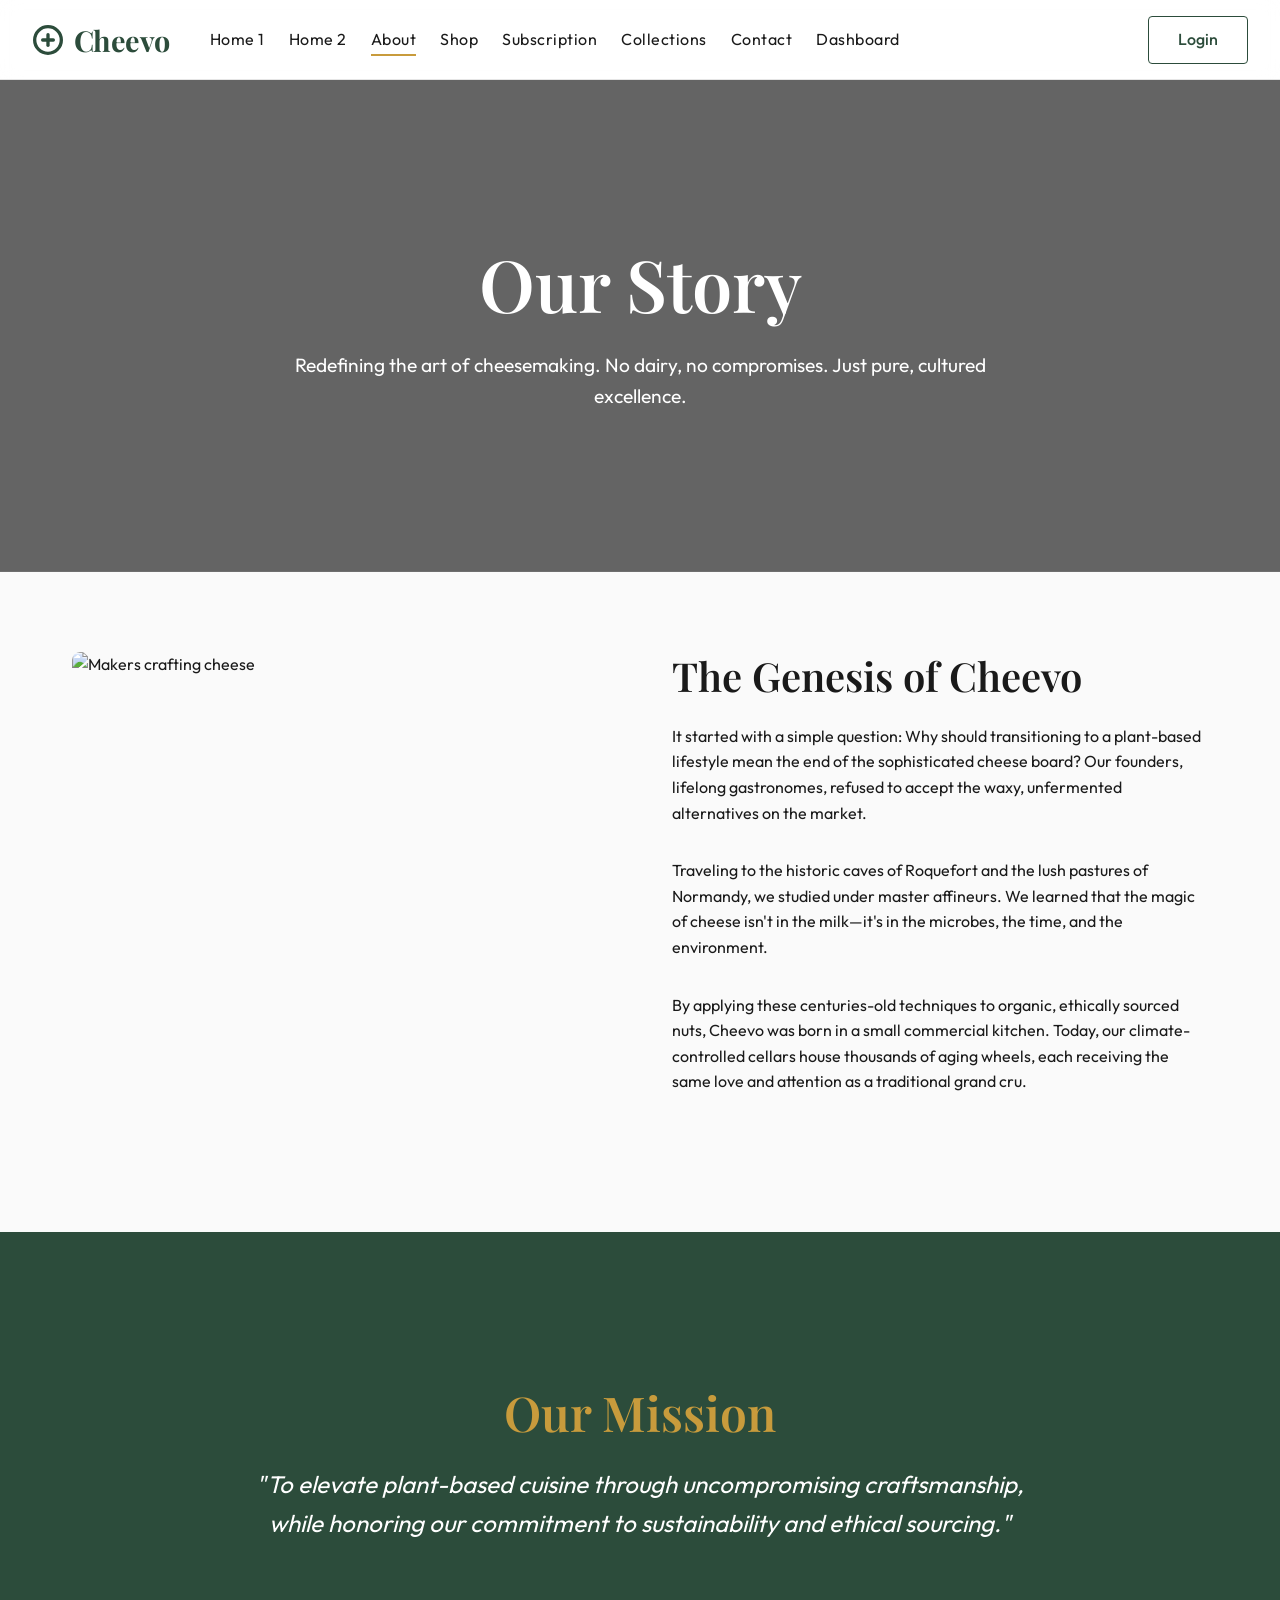
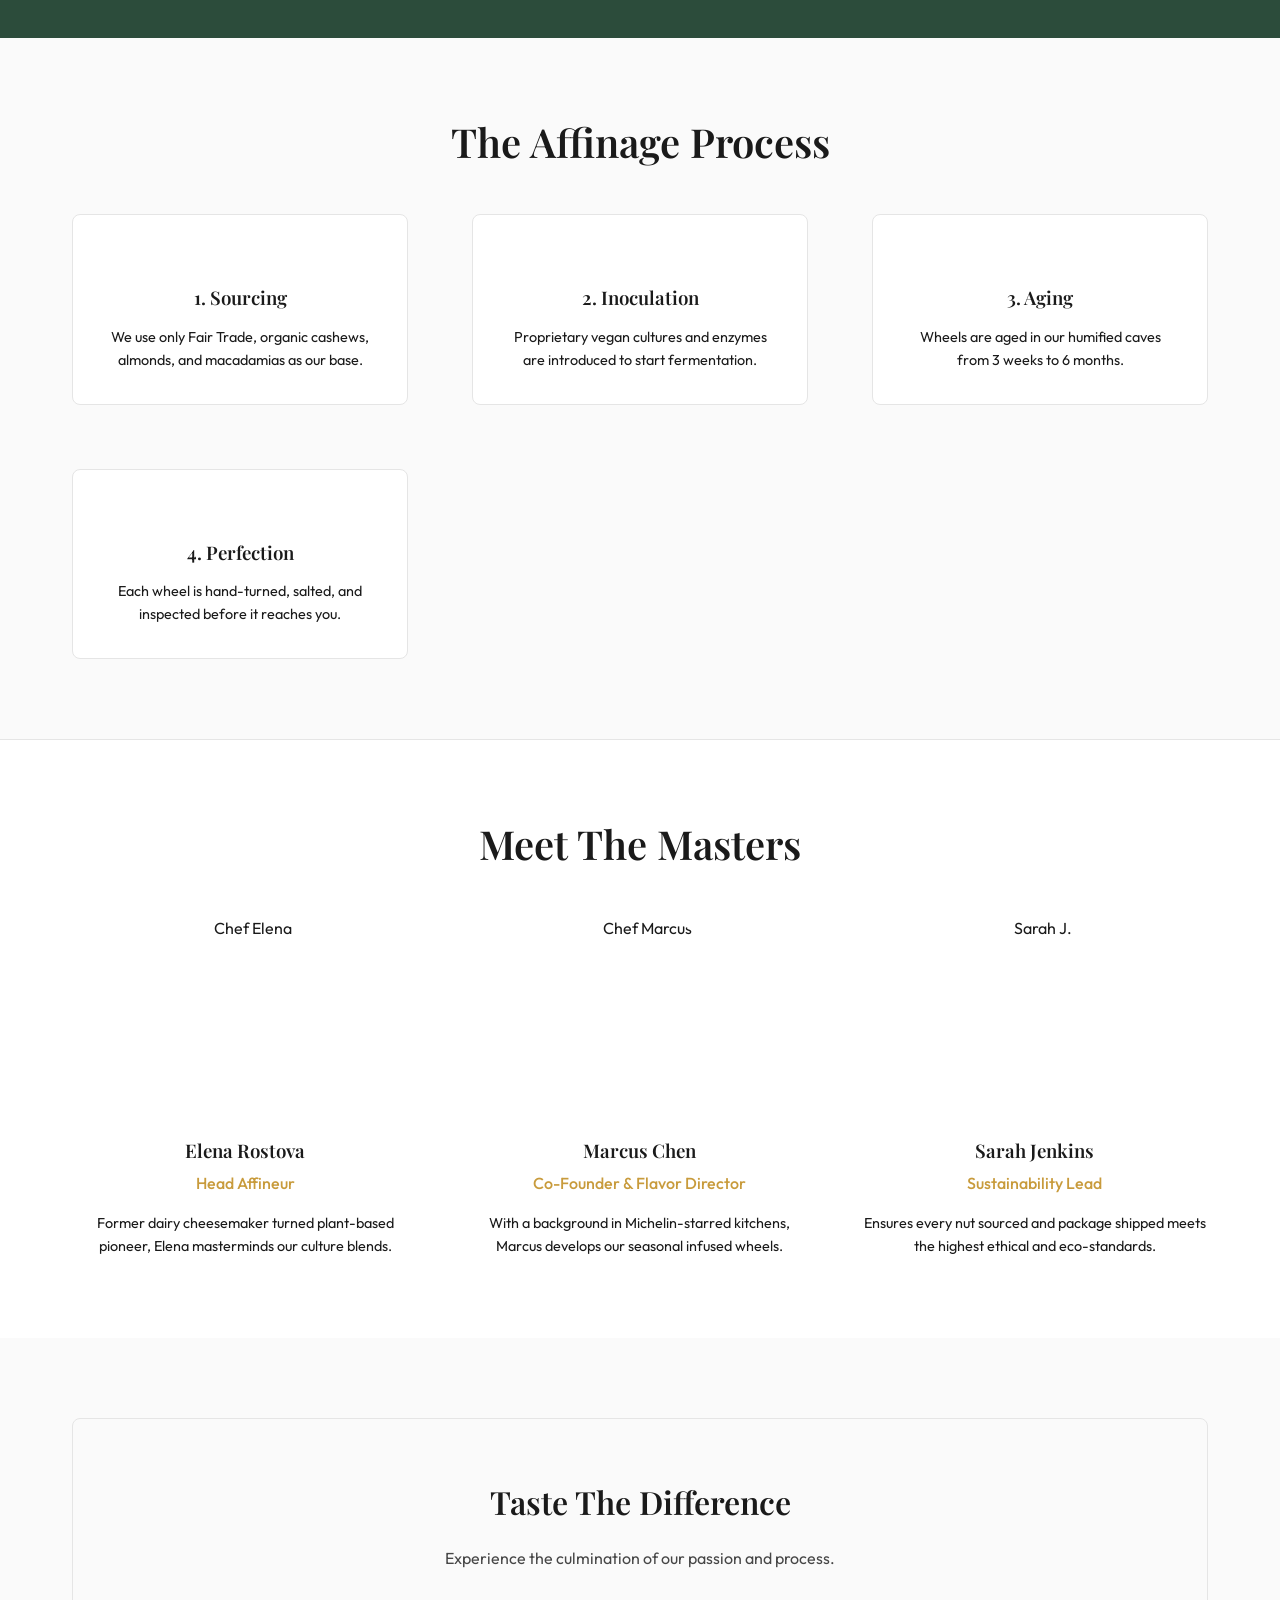
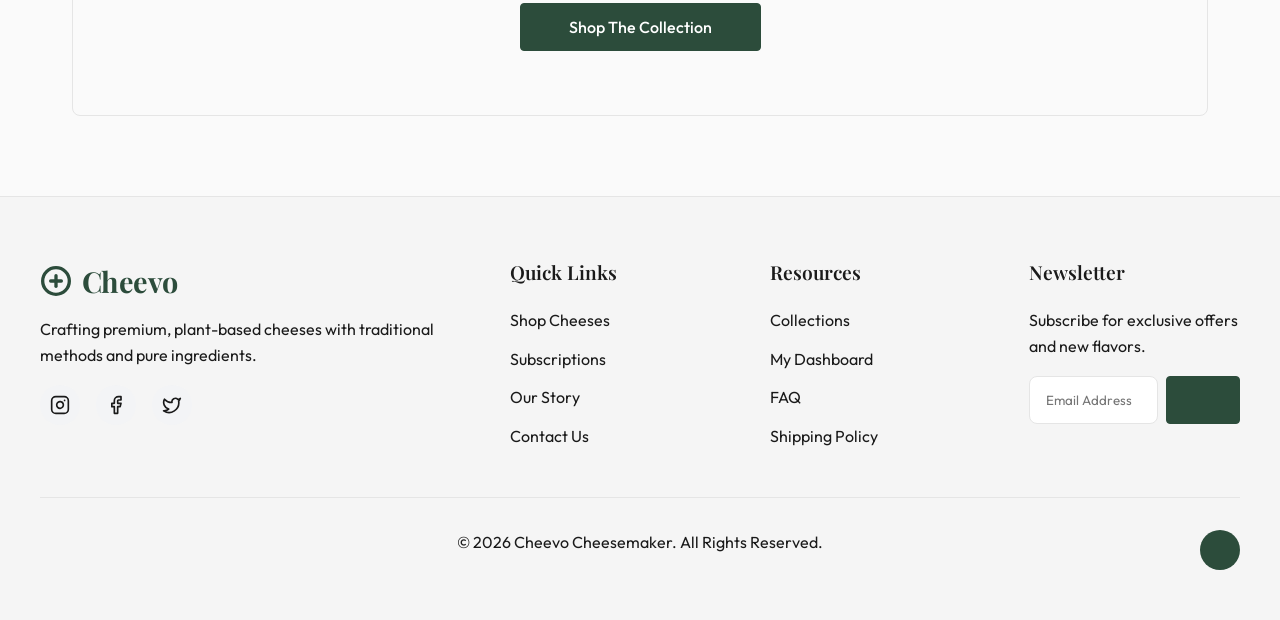
==== about.html @ 52bf9cf8 "first commit" ====
<!DOCTYPE html>
<html lang="en">
<head>
  <meta charset="UTF-8">
  <meta name="viewport" content="width=device-width, initial-scale=1.0">
  <title>Cheevo | About Us</title>
  <meta name="description" content="Discover the story behind our artisanal plant-based cheeses.">
  <link rel="stylesheet" href="style.css">
</head>
<body>
  <!-- Header -->
  <header class="site-header">
    <div class="header-container">
      <a href="index.html" class="logo">
        <svg width="32" height="32" viewBox="0 0 24 24" fill="none" stroke="currentColor" stroke-width="2.5" stroke-linecap="round" stroke-linejoin="round" class="logo-icon"><circle cx="12" cy="12" r="10"/><path d="M8 12h8"/><path d="M12 8v8"/></svg> Cheevo
      </a>
      <nav class="nav-menu">
        <a href="index.html" class="nav-link">Home 1</a>
        <a href="home-2.html" class="nav-link">Home 2</a>
        <a href="about.html" class="nav-link active">About</a>
        <a href="shop.html" class="nav-link">Shop</a>
        <a href="subscription.html" class="nav-link">Subscription</a>
        <a href="collections.html" class="nav-link">Collections</a>
        <a href="contact.html" class="nav-link">Contact</a>
        <a href="dashboard.html" class="nav-link">Dashboard</a>
      </nav>
      <div class="header-actions">

        <button class="icon-btn" id="theme-toggle"><i data-lucide="moon"></i></button>
        <button class="icon-btn" id="rtl-toggle"><i data-lucide="align-right"></i></button>
        <a href="login.html" class="btn btn-secondary login-btn">Login</a>
      </div>
      <button class="icon-btn menu-toggle" id="menu-toggle"><i data-lucide="menu"></i></button>
    </div>
  </header>

  <!-- Mobile Menu -->
  <div class="mobile-menu-overlay" id="mobile-menu">
    <div class="mobile-menu-header">
      <a href="index.html" class="logo">
        <svg width="32" height="32" viewBox="0 0 24 24" fill="none" stroke="currentColor" stroke-width="2.5" stroke-linecap="round" stroke-linejoin="round" class="logo-icon"><circle cx="12" cy="12" r="10"/><path d="M8 12h8"/><path d="M12 8v8"/></svg> Cheevo
      </a>
      <button class="icon-btn" id="close-menu"><i data-lucide="x"></i></button>
    </div>
    <div class="mobile-nav-links">
      <a href="index.html">Home 1</a>
      <a href="home-2.html">Home 2</a>
      <a href="about.html">About</a>
      <a href="shop.html">Shop</a>
      <a href="subscription.html">Subscription</a>
      <a href="collections.html">Collections</a>
      <a href="contact.html">Contact</a>
      <a href="dashboard.html">Dashboard</a>
    </div>
    <div class="mobile-actions">
      <div style="display:flex; gap:1rem; margin-bottom:1rem; justify-content:center;">
        <button class="icon-btn" id="mobile-theme-toggle" style="background:var(--border-color);"><i data-lucide="moon"></i></button>
        <button class="icon-btn" id="mobile-rtl-toggle" style="background:var(--border-color);"><i data-lucide="align-right"></i></button>
      </div>
      <a href="login.html" class="btn btn-secondary text-center" style="width:100%;">Login</a>
    </div>
  </div>

  <main>
    <!-- Section 1: Hero -->
    <section class="fade-in" style="background-image: linear-gradient(rgba(0,0,0,0.6), rgba(0,0,0,0.6)), url('https://images.unsplash.com/photo-1596662951482-0c4ba74a6df6?q=80&w=1974&auto=format&fit=crop'); background-size: cover; background-position: center; padding: 10rem 2rem; text-align:center; color: #fff;">
      <div class="container slide-in-top">
        <h1 class="section-title" style="font-family:var(--font-heading); font-size:4.5rem; margin-bottom:1.5rem;">Our Story</h1>
        <p style="font-size:1.2rem; max-width:700px; margin:0 auto;">Redefining the art of cheesemaking. No dairy, no compromises. Just pure, cultured excellence.</p>
      </div>
    </section>

    <!-- Section 2: Brand Story -->
    <section class="container" style="padding: var(--section-padding);">
      <div class="grid-stack">
        <div class="slide-in-left img-container">
           <!-- FIX: Ensure no stretch/crop by allowing img to fill parent correctly (handled by CSS object-fit) -->
          <img src="https://images.unsplash.com/photo-1615486511484-92e172cb4fec?q=80&w=2070&auto=format&fit=crop" alt="Makers crafting cheese" style="height:500px; width:100%; object-fit:cover;">
        </div>
        <div class="slide-in-right">
          <h2 class="mb-3" style="font-family:var(--font-heading); font-size:2.5rem;">The Genesis of Cheevo</h2>
          <p class="mb-4">It started with a simple question: Why should transitioning to a plant-based lifestyle mean the end of the sophisticated cheese board? Our founders, lifelong gastronomes, refused to accept the waxy, unfermented alternatives on the market.</p>
          <p class="mb-4">Traveling to the historic caves of Roquefort and the lush pastures of Normandy, we studied under master affineurs. We learned that the magic of cheese isn't in the milk—it's in the microbes, the time, and the environment.</p>
          <p>By applying these centuries-old techniques to organic, ethically sourced nuts, Cheevo was born in a small commercial kitchen. Today, our climate-controlled cellars house thousands of aging wheels, each receiving the same love and attention as a traditional grand cru.</p>
        </div>
      </div>
    </section>

    <!-- Section 3: Mission -->
    <section style="background:var(--primary-color); color:#fff; padding:6rem 2rem; text-align:center;">
      <div class="container fade-in">
        <i data-lucide="globe" style="width:64px; height:64px; margin-bottom:2rem; opacity:0.8;"></i>
        <h2 style="font-family:var(--font-heading); font-size:3rem; margin-bottom:1.5rem; color:var(--secondary-color);">Our Mission</h2>
        <p style="font-size:1.5rem; max-width:800px; margin:0 auto; line-height:1.6; font-style:italic;">"To elevate plant-based cuisine through uncompromising craftsmanship, while honoring our commitment to sustainability and ethical sourcing."</p>
      </div>
    </section>

    <!-- Section 4: Process -->
    <section class="container" style="padding: var(--section-padding); text-align:center;">
      <h2 class="section-title fade-in">The Affinage Process</h2>
      <div class="grid-stack" style="grid-template-columns: repeat(auto-fit, minmax(280px, 1fr));">
        <div class="fade-in">
          <div style="background:var(--card-bg); padding:2rem; border-radius:var(--border-radius); border:1px solid var(--border-color); height:100%;">
            <i data-lucide="nut" style="color:var(--secondary-color); width:40px; height:40px; margin-bottom:1rem;"></i>
            <h3 class="mb-2">1. Sourcing</h3>
            <p style="font-size:0.9rem;">We use only Fair Trade, organic cashews, almonds, and macadamias as our base.</p>
          </div>
        </div>
        <div class="fade-in" style="transition-delay:0.1s;">
          <div style="background:var(--card-bg); padding:2rem; border-radius:var(--border-radius); border:1px solid var(--border-color); height:100%;">
            <i data-lucide="microscope" style="color:var(--secondary-color); width:40px; height:40px; margin-bottom:1rem;"></i>
            <h3 class="mb-2">2. Inoculation</h3>
            <p style="font-size:0.9rem;">Proprietary vegan cultures and enzymes are introduced to start fermentation.</p>
          </div>
        </div>
        <div class="fade-in" style="transition-delay:0.2s;">
          <div style="background:var(--card-bg); padding:2rem; border-radius:var(--border-radius); border:1px solid var(--border-color); height:100%;">
            <i data-lucide="thermometer" style="color:var(--secondary-color); width:40px; height:40px; margin-bottom:1rem;"></i>
            <h3 class="mb-2">3. Aging</h3>
            <p style="font-size:0.9rem;">Wheels are aged in our humified caves from 3 weeks to 6 months.</p>
          </div>
        </div>
        <div class="fade-in" style="transition-delay:0.3s;">
          <div style="background:var(--card-bg); padding:2rem; border-radius:var(--border-radius); border:1px solid var(--border-color); height:100%;">
            <i data-lucide="shield-check" style="color:var(--secondary-color); width:40px; height:40px; margin-bottom:1rem;"></i>
            <h3 class="mb-2">4. Perfection</h3>
            <p style="font-size:0.9rem;">Each wheel is hand-turned, salted, and inspected before it reaches you.</p>
          </div>
        </div>
      </div>
    </section>

    <!-- Section 5: Team -->
    <section style="background:var(--card-bg); padding:var(--section-padding); border-top:1px solid var(--border-color);">
      <div class="container">
        <h2 class="section-title fade-in">Meet The Masters</h2>
        <div style="display:grid; grid-template-columns: repeat(auto-fit, minmax(250px, 1fr)); gap: 3rem;">
          <div class="fade-in text-center">
            <div class="img-container" style="border-radius:50%; width:200px; height:200px; margin:0 auto 1.5rem;">
              <!-- FIX: High quality non-broken fit images -->
              <img src="https://images.unsplash.com/photo-1577219491135-ce391730fb2c?q=80&w=1954&auto=format&fit=crop" alt="Chef Elena" style="width:100%; height:100%; object-fit:cover;">
            </div>
            <h3 class="mb-1">Elena Rostova</h3>
            <p style="color:var(--secondary-color); font-weight:500; margin-bottom:1rem;">Head Affineur</p>
            <p style="font-size:0.9rem;">Former dairy cheesemaker turned plant-based pioneer, Elena masterminds our culture blends.</p>
          </div>
          <div class="fade-in text-center" style="transition-delay:0.1s;">
            <div class="img-container" style="border-radius:50%; width:200px; height:200px; margin:0 auto 1.5rem;">
              <img src="https://images.unsplash.com/photo-1507003211169-0a1dd7228f2d?q=80&w=1935&auto=format&fit=crop" alt="Chef Marcus" style="width:100%; height:100%; object-fit:cover;">
            </div>
            <h3 class="mb-1">Marcus Chen</h3>
            <p style="color:var(--secondary-color); font-weight:500; margin-bottom:1rem;">Co-Founder & Flavor Director</p>
            <p style="font-size:0.9rem;">With a background in Michelin-starred kitchens, Marcus develops our seasonal infused wheels.</p>
          </div>
          <div class="fade-in text-center" style="transition-delay:0.2s;">
            <div class="img-container" style="border-radius:50%; width:200px; height:200px; margin:0 auto 1.5rem;">
              <img src="https://images.unsplash.com/photo-1560250097-0b93528c311a?q=80&w=1974&auto=format&fit=crop" alt="Sarah J." style="width:100%; height:100%; object-fit:cover;">
            </div>
            <h3 class="mb-1">Sarah Jenkins</h3>
            <p style="color:var(--secondary-color); font-weight:500; margin-bottom:1rem;">Sustainability Lead</p>
            <p style="font-size:0.9rem;">Ensures every nut sourced and package shipped meets the highest ethical and eco-standards.</p>
          </div>
        </div>
      </div>
    </section>

    <!-- Section 6: Bottom CTA -->
    <section class="container" style="padding: var(--section-padding); text-align:center;">
      <div class="fade-in" style="background:var(--bg-color); padding:4rem; border-radius:var(--border-radius); border:1px solid var(--border-color);">
        <h2 class="mb-3" style="font-family:var(--font-heading); font-size:2rem;">Taste The Difference</h2>
        <p class="mb-4" style="opacity:0.8;">Experience the culmination of our passion and process.</p>
        <a href="shop.html" class="btn btn-primary" style="padding: 0 3rem;">Shop The Collection</a>
      </div>
    </section>
  </main>

  <!-- Footer -->
  <footer class="site-footer">
    <div class="footer-grid fade-in">
      <div class="footer-col">
        <a href="index.html" class="logo mb-2">
          <svg width="32" height="32" viewBox="0 0 24 24" fill="none" stroke="currentColor" stroke-width="2.5" stroke-linecap="round" stroke-linejoin="round" class="logo-icon"><circle cx="12" cy="12" r="10"/><path d="M8 12h8"/><path d="M12 8v8"/></svg> Cheevo
        </a>
        <p>Crafting premium, plant-based cheeses with traditional methods and pure ingredients.</p>
        <div class="social-icons">
          <a href="#" class="social-icon"><svg viewBox="0 0 24 24"><rect x="2" y="2" width="20" height="20" rx="5" ry="5"></rect><path d="M16 11.37A4 4 0 1 1 12.63 8 4 4 0 0 1 16 11.37z"></path><line x1="17.5" y1="6.5" x2="17.51" y2="6.5"></line></svg></a>
          <a href="#" class="social-icon"><svg viewBox="0 0 24 24"><path d="M18 2h-3a5 5 0 0 0-5 5v3H7v4h3v8h4v-8h3l1-4h-4V7a1 1 0 0 1 1-1h3z"></path></svg></a>
          <a href="#" class="social-icon"><svg viewBox="0 0 24 24"><path d="M22 4s-.7 2.1-2 3.4c1.6 10-9.4 17.3-18 11.6 2.2.1 4.4-.6 6-2C3 15.5.5 9.6 3 5c2.2 2.6 5.6 4.1 9 4-.9-4.2 4-6.6 7-3.8 1.1 0 3-1.2 3-1.2z"></path></svg></a>
        </div>
      </div>
      <div class="footer-col">
        <h4>Quick Links</h4>
        <div class="footer-links">
          <a href="shop.html">Shop Cheeses</a>
          <a href="subscription.html">Subscriptions</a>
          <a href="about.html">Our Story</a>
          <a href="contact.html">Contact Us</a>
        </div>
      </div>
      <div class="footer-col">
        <h4>Resources</h4>
        <div class="footer-links">
          <a href="collections.html">Collections</a>
          <a href="dashboard.html">My Dashboard</a>
          <a href="#">FAQ</a>
          <a href="#">Shipping Policy</a>
        </div>
      </div>
      <div class="footer-col">
        <h4>Newsletter</h4>
        <p class="mb-2">Subscribe for exclusive offers and new flavors.</p>
        <form class="form-group" style="display:flex;gap:0.5rem;">
          <input type="email" placeholder="Email Address" class="form-input" style="margin-bottom:0;" required>
          <button type="submit" class="btn btn-primary" style="padding:0 1.5rem;"><i data-lucide="send"></i></button>
        </form>
      </div>
    </div>
    <div class="footer-bottom">
      <p>&copy; 2026 Cheevo Cheesemaker. All Rights Reserved.</p>
      <button id="back-to-top" class="back-to-top" aria-label="Back to top">
        <i data-lucide="arrow-up"></i>
      </button>
    </div>
  </footer>

  <script src="https://unpkg.com/lucide@latest"></script>
  <script src="script.js"></script>
</body>
</html>
---- style.css ----
@import url('https://fonts.googleapis.com/css2?family=Outfit:wght@300;400;500;600&family=Playfair+Display:ital,wght@0,400;0,600;0,700;1,400&display=swap');

:root {
  /* Colors */
  --primary-color: #2c4c3b; /* Deep Earthy Green */
  --primary-hover: #1f362a;
  --secondary-color: #c89b3c; /* Elegant Gold */
  --secondary-hover: #b08630;
  
  /* Light Theme */
  --bg-color: #fafafa;
  --text-color: #1a1a1a;
  --card-bg: #ffffff;
  --border-color: #e5e5e5;
  --input-bg: #ffffff;
  --footer-bg: #f5f5f5;
  --glass-bg: rgba(255, 255, 255, 0.85);

  /* Typography */
  --font-heading: 'Playfair Display', serif;
  --font-body: 'Outfit', sans-serif;

  /* Spacing & Layout */
  --section-padding: 5rem 2rem;
  --container-width: 1200px;
  --border-radius: 8px;
  --transition: all 0.3s ease;
  --shadow: 0 10px 30px rgba(0, 0, 0, 0.05);
  --header-height: 80px;
}

[data-theme="dark"] {
  --bg-color: #121212;
  --text-color: #f0f0f0;
  --card-bg: #1e1e1e;
  --border-color: #333333;
  --input-bg: #2a2a2a;
  --footer-bg: #0a0a0a;
  --glass-bg: rgba(18, 18, 18, 0.85);
  --shadow: 0 10px 30px rgba(0, 0, 0, 0.5);
}

/* RTL Support */
[dir="rtl"] {
  text-align: right;
}

* {
  margin: 0;
  padding: 0;
  box-sizing: border-box;
}

html {
  scroll-behavior: smooth;
}

body {
  font-family: var(--font-body);
  background-color: var(--bg-color);
  color: var(--text-color);
  line-height: 1.6;
  overflow-x: hidden; /* Fallback for safe layout */
  width: 100%;
  transition: background-color 0.3s, color 0.3s;
}

/* Global Responsive Layout Fixes */
* {
  box-sizing: border-box;
}

html, body {
  max-width: 100%;
}

.container {
  max-width: var(--container-width);
  margin: 0 auto;
  width: 100%;
  padding: 0 2rem;
}

@media (max-width: 600px) {
  .container {
    padding: 0 1.25rem;
  }
}

/* Responsive Grid Helpers */
.grid-stack {
  display: grid !important;
  grid-template-columns: 1fr 1fr;
  gap: 4rem;
}

@media (max-width: 930px) {
  .grid-stack {
    grid-template-columns: 1fr !important;
    gap: 2rem !important;
  }
}

h1, h2, h3, h4, h5, h6 {
  font-family: var(--font-heading);
  font-weight: 600;
  line-height: 1.2;
}

a {
  text-decoration: none;
  color: var(--text-color);
  transition: var(--transition);
}

* {
  box-sizing: border-box;
  overflow-wrap: break-word;
  word-wrap: break-word;
}

ul {
  list-style: none;
}

img {
  max-width: 100%;
  height: auto;
  border-radius: var(--border-radius);
  object-fit: cover;
}

/* Typography styles */
.section-title {
  font-size: 2.5rem;
  text-align: center;
  margin-bottom: 3rem;
  position: relative;
}

[data-lucide] {
  width: 24px !important;
  height: 24px !important;
  stroke: currentColor !important;
  stroke-width: 2 !important;
  fill: none !important;
  display: inline-block !important;
  vertical-align: middle !important;
  overflow: visible !important;
}

/* Buttons */
.btn {
  display: inline-flex;
  align-items: center;
  justify-content: center;
  padding: 0 1.8rem;
  height: 48px;
  border-radius: 4px;
  font-family: var(--font-body);
  font-weight: 500;
  cursor: pointer;
  transition: var(--transition);
  border: 1px solid transparent;
  gap: 0.5rem;
  box-sizing: border-box;
}

.btn-primary {
  background-color: var(--primary-color);
  color: #fff;
  border: 1px solid var(--primary-color);
}

.btn-primary:hover {
  background-color: var(--primary-hover);
  border-color: var(--primary-hover);
  transform: translateY(-2px);
  box-shadow: 0 5px 15px rgba(44, 76, 59, 0.3);
}

.btn-secondary {
  background-color: transparent;
  color: var(--primary-color);
  border: 1px solid var(--primary-color);
}

[data-theme="dark"] .btn-secondary {
  color: var(--secondary-color);
  border-color: var(--secondary-color);
}

.btn-secondary:hover {
  background-color: var(--primary-color);
  color: #fff;
  transform: translateY(-2px);
}

[data-theme="dark"] .btn-secondary:hover {
  background-color: var(--secondary-color);
  color: #121212;
}

/* Header */
.site-header {
  height: var(--header-height);
  position: fixed;
  top: 0;
  left: 0;
  width: 100%;
  background: var(--glass-bg);
  backdrop-filter: blur(10px);
  -webkit-backdrop-filter: blur(10px);
  z-index: 1000;
  border-bottom: 1px solid var(--border-color);
  transition: var(--transition);
}

.header-container {
  display: flex;
  justify-content: space-between;
  align-items: center;
  height: 100%;
  max-width: 1400px;
  margin: 0 auto;
  padding: 0 2rem;
}

.logo {
  display: inline-flex !important;
  align-items: center !important;
  justify-content: flex-start !important;
  gap: 0.6rem !important;
  font-family: var(--font-heading) !important;
  font-size: 1.8rem !important;
  font-weight: 700 !important;
  color: var(--primary-color) !important;
  letter-spacing: -0.5px !important;
  white-space: nowrap !important;
  text-decoration: none !important;
  line-height: normal !important;
  transition: opacity 0.3s ease !important;
  height: 40px !important;
  margin-right: 2.5rem !important;
}

[data-theme="dark"] .logo {
  color: var(--secondary-color) !important;
}

.logo:hover {
  opacity: 0.85 !important;
}

.logo-icon {
  width: 32px !important;
  height: 32px !important;
  flex-shrink: 0 !important;
  stroke: currentColor !important;
  color: inherit !important;
  display: block !important;
}

.nav-menu {
  display: flex;
  align-items: center;
  justify-content: center;
  gap: 1.5rem;
  white-space: nowrap;
}

.nav-link {
  font-weight: 400;
  letter-spacing: 0.5px;
  position: relative;
}

.nav-link::after {
  content: '';
  position: absolute;
  bottom: -4px;
  left: 0;
  width: 0%;
  height: 2px;
  background-color: var(--secondary-color);
  transition: width 0.3s ease;
}

.nav-link:hover::after,
.nav-link.active::after {
  width: 100%;
}

.header-actions {
  display: flex;
  align-items: center;
  justify-content: flex-end;
  flex: 1 1 0;
  gap: 1rem;
}

.icon-btn {
  background: transparent;
  border: none;
  color: var(--text-color);
  cursor: pointer;
  display: flex;
  align-items: center;
  justify-content: center;
  width: 40px;
  height: 40px;
  border-radius: 50%;
  transition: var(--transition);
}

.icon-btn:hover {
  background: var(--border-color);
}

.menu-toggle {
  display: none;
}

.mobile-menu-overlay {
  display: none;
}

/* Main Spacing */
main {
  margin-top: var(--header-height);
  min-height: calc(100vh - var(--header-height));
}

/* Animations */
.fade-in {
  opacity: 0;
  transform: translateY(30px);
  transition: opacity 0.8s ease, transform 0.8s ease;
}

.fade-in.appear {
  opacity: 1;
  transform: translateY(0);
}

.slide-in-right {
  opacity: 0;
  transform: translateX(50px);
  transition: opacity 0.8s ease, transform 0.8s ease;
}

.slide-in-right.appear {
  opacity: 1;
  transform: translateX(0);
}

.slide-in-left {
  opacity: 0;
  transform: translateX(-50px);
  transition: opacity 0.8s ease, transform 0.8s ease;
}

.slide-in-left.appear {
  opacity: 1;
  transform: translateX(0);
}

/* Responsive Header */
@media (max-width: 1150px) {
  .nav-menu {
    gap: 1rem;
  }
  .nav-link {
    font-size: 0.9rem;
  }
}

@media (max-width: 900px) {
  .nav-menu, .header-actions .btn {
    display: none;
  }
  
  .menu-toggle {
    display: flex;
  }

  .mobile-menu-overlay {
    position: fixed;
    top: 0;
    left: 0;
    width: 100%;
    height: 100vh;
    background: var(--bg-color);
    z-index: 2000;
    display: flex;
    flex-direction: column;
    padding: 2rem;
    transform: translateX(100%);
    transition: transform 0.4s ease-in-out;
  }
  
  [dir="rtl"] .mobile-menu-overlay {
    transform: translateX(-100%);
  }

  .mobile-menu-overlay.open {
    transform: translateX(0);
  }

  .mobile-menu-header {
    display: flex;
    justify-content: space-between;
    align-items: center;
    margin-bottom: 3rem;
  }

  .mobile-nav-links {
    display: flex;
    flex-direction: column;
    gap: 1.5rem;
    margin-bottom: 3rem;
  }

  .mobile-nav-links a {
    font-size: 1.25rem;
    font-family: var(--font-heading);
  }

  .mobile-actions {
    display: flex;
    flex-direction: column;
    gap: 1rem;
  }
  
  .header-actions {
    gap: 0.5rem;
  }
}

/* Footer */
.site-footer {
  background: var(--footer-bg);
  padding: 4rem 2rem 2rem;
  border-top: 1px solid var(--border-color);
}

.footer-grid {
  display: grid;
  grid-template-columns: 2fr 1fr 1fr 1fr;
  gap: 3rem;
  max-width: var(--container-width);
  margin: 0 auto;
  margin-bottom: 3rem;
}

.footer-col h4 {
  margin-bottom: 1.5rem;
  font-size: 1.2rem;
}

.footer-links {
  display: flex;
  flex-direction: column;
  gap: 0.8rem;
}

.footer-links a:hover {
  color: var(--secondary-color);
}

.social-icons {
  display: flex;
  gap: 1rem;
  margin-top: 1rem;
}

.social-icon {
  width: 40px;
  height: 40px;
  border-radius: 50%;
  background: #f3f4f6;
  display: inline-flex !important;
  align-items: center;
  justify-content: center;
  color: #1a1a1a !important;
  transition: transform 0.3s cubic-bezier(0.4, 0, 0.2, 1), background 0.3s, color 0.3s;
  flex-shrink: 0;
  text-decoration: none;
}

[data-theme="dark"] .social-icon {
  background: #1f2937;
  color: #ffffff !important;
}

.social-icon:hover {
  background: var(--primary-color);
  color: #ffffff !important;
  transform: scale(1.15);
}

.social-icon svg {
  width: 20px;
  height: 20px;
  stroke: currentColor;
  stroke-width: 2;
  fill: none;
  stroke-linecap: round;
  stroke-linejoin: round;
  display: block;
}

.social-icon-sm {
  width: 32px;
  height: 32px;
}

.social-icon-sm svg {
  width: 16px;
  height: 16px;
}

.footer-bottom {
  max-width: var(--container-width);
  margin: 0 auto;
  padding: 2rem 0;
  border-top: 1px solid var(--border-color);
  display: flex;
  justify-content: center;
  align-items: center;
  position: relative;
  text-align: center;
}

.back-to-top {
  width: 40px;
  height: 40px;
  background: var(--primary-color);
  color: #fff;
  border: none;
  border-radius: 50%;
  position: absolute;
  right: 0;
  top: 2rem;
  display: flex;
  align-items: center;
  justify-content: center;
  cursor: pointer;
  transition: var(--transition);
}

.back-to-top:hover {
  background: var(--primary-hover);
  transform: translateY(-3px);
}

@media (max-width: 768px) {
  .footer-grid {
    grid-template-columns: 1fr;
    gap: 2rem;
  }
  .footer-bottom {
    flex-direction: column;
    gap: 1rem;
    text-align: center;
  }
}

/* Image hover zoom */
.img-container {
  overflow: hidden;
  border-radius: var(--border-radius);
  position: relative;
}

.img-container img {
  transition: transform 0.5s ease;
  width: 100%;
  height: 100%;
  display: block;
}

.img-container:hover img {
  transform: scale(1.05);
}

/* Home 1 specific */
.hero-1 {
  height: calc(100vh - var(--header-height));
  display: flex;
  align-items: center;
  position: relative;
  overflow: hidden;
}

.hero-1-bg {
  position: absolute;
  top: 0; left: 0; width: 100%; height: 100%;
  z-index: -1;
  background-image: url('https://images.unsplash.com/photo-1628285551327-0b1a039be494?q=80&w=2072&auto=format&fit=crop');
  background-size: cover;
  background-position: center;
  filter: brightness(0.7);
}

[data-theme="dark"] .hero-1-bg {
  filter: brightness(0.4);
}

.hero-1-content {
  color: #fff;
  max-width: 600px;
  padding: 0 2rem;
  margin: 0 auto;
  width: var(--container-width);
}

.hero-1-title {
  font-size: 4rem;
  margin-bottom: 1.5rem;
  text-shadow: 2px 2px 4px rgba(0,0,0,0.3);
}

.hero-1-subtitle {
  font-size: 1.25rem;
  margin-bottom: 2rem;
  opacity: 0.9;
}

.hero-1-actions {
  display: flex;
  gap: 1rem;
}

/* Featured Cheeses */
.product-grid {
  display: grid;
  grid-template-columns: repeat(auto-fit, minmax(280px, 1fr));
  gap: 2rem;
  padding: var(--section-padding);
}

.product-card {
  background: var(--card-bg);
  border-radius: var(--border-radius);
  overflow: hidden;
  box-shadow: var(--shadow);
  border: 1px solid var(--border-color);
  transition: var(--transition);
}

.product-card:hover {
  transform: translateY(-10px);
  box-shadow: 0 15px 40px rgba(0,0,0,0.1);
}

.product-img {
  height: 250px;
  position: relative;
  overflow: hidden;
}

.product-img img {
  width: 100%;
  height: 100%;
  object-fit: cover;
  transition: transform 0.5s;
}

.product-card:hover .product-img img {
  transform: scale(1.1);
}

.product-info {
  padding: 1.5rem;
  text-align: center;
}

.product-title {
  font-size: 1.25rem;
  margin-bottom: 0.5rem;
}

.product-price {
  color: var(--secondary-color);
  font-weight: 600;
  font-size: 1.1rem;
  margin-bottom: 1rem;
}

/* Inputs & Forms */
.form-group {
  margin-bottom: 1.5rem;
  position: relative;
}

.form-label {
  display: block;
  margin-bottom: 0.5rem;
  font-weight: 500;
}

.form-input {
  width: 100%;
  padding: 0.8rem 1rem;
  border: 1px solid var(--border-color);
  border-radius: var(--border-radius);
  background: var(--input-bg);
  color: var(--text-color);
  font-family: var(--font-body);
  transition: var(--transition);
}

.form-input:focus {
  outline: none;
  border-color: var(--primary-color);
  box-shadow: 0 0 0 2px rgba(44, 76, 59, 0.1);
}

/* Auth Pages */
.auth-page {
  min-height: 100vh;
  display: flex;
  align-items: center;
  justify-content: center;
  padding: 2rem 1rem;
  background-color: var(--bg-color);
  position: relative;
  overflow-y: auto; /* Allow scroll if content is tall */
}

.auth-card {
  background: var(--card-bg);
  padding: 3rem 2.5rem;
  border-radius: calc(var(--border-radius) * 2);
  width: 100%;
  max-width: 480px;
  box-shadow: var(--shadow-lg);
  border: 1px solid var(--border-color);
  margin: auto; /* Center in flex container */
  position: relative;
  z-index: 10;
}

@media (max-width: 480px) {
  .auth-card { padding: 2rem 1.5rem; }
}

.auth-card .logo {
  justify-content: center;
  margin-bottom: 1.5rem !important;
  font-size: 2rem;
}

.auth-card .btn-primary {
  width: 100%;
}

.password-input-wrap {
  position: relative;
}

.password-toggle {
  position: absolute;
  right: 1rem;
  top: 50%;
  transform: translateY(-50%);
  background: none;
  border: none;
  color: var(--text-color);
  cursor: pointer;
  opacity: 0.6;
}

[dir="rtl"] .password-toggle {
  right: auto;
  left: 1rem;
}

.social-login {
  display: flex;
  gap: 1rem;
  margin-top: 1.5rem;
}

.btn-social {
  flex: 1;
  display: flex;
  align-items: center;
  justify-content: center;
  gap: 0.5rem;
  padding: 0.8rem;
  border: 1px solid var(--border-color);
  border-radius: var(--border-radius);
  background: var(--input-bg);
  color: var(--text-color);
  cursor: pointer;
  transition: var(--transition);
  font-family: var(--font-body);
}

.btn-social:hover {
  background: var(--border-color);
}

.auth-options {
  display: flex;
  justify-content: space-between;
  align-items: center;
  margin-bottom: 1.5rem;
  font-size: 0.9rem;
}

/* Dashboard Layout */
.dashboard-layout {
  display: flex;
  min-height: 100vh;
  margin-top: 0; /* Override main margin for dashboard */
}

.dashboard-sidebar {
  width: 280px;
  background: var(--card-bg);
  border-right: 1px solid var(--border-color);
  display: flex;
  flex-direction: column;
  position: fixed;
  height: 100vh;
  z-index: 100;
  transition: transform 0.3s ease;
}

.dashboard-sidebar .logo {
  padding: 2rem;
  border-bottom: 1px solid var(--border-color);
}

.dashboard-nav {
  padding: 1.5rem 0;
  flex: 1;
  overflow-y: auto;
}

.dash-nav-item {
  display: flex;
  align-items: center;
  gap: 1rem;
  padding: 1rem 2rem;
  color: var(--text-color);
  transition: var(--transition);
  opacity: 0.7;
}

.dash-nav-item:hover, .dash-nav-item.active {
  background: rgba(44, 76, 59, 0.05);
  opacity: 1;
  color: var(--primary-color);
  border-left: 3px solid var(--primary-color);
}

[data-theme="dark"] .dash-nav-item.active {
  color: var(--secondary-color);
  border-left-color: var(--secondary-color);
}

[dir="rtl"] .dash-nav-item.active {
  border-left: none;
  border-right: 3px solid var(--primary-color);
}

.dashboard-content-wrap {
  flex: 1;
  margin-left: 280px;
  display: flex;
  flex-direction: column;
}

[dir="rtl"] .dashboard-content-wrap {
  margin-left: 0;
  margin-right: 280px;
}

.dashboard-header {
  height: 80px;
  background: var(--card-bg);
  border-bottom: 1px solid var(--border-color);
  display: flex;
  align-items: center;
  justify-content: space-between;
  padding: 0 2rem;
  position: sticky;
  top: 0;
  z-index: 90;
}

.dashboard-main {
  padding: 2rem;
  background: var(--bg-color);
  flex: 1;
}

.metrics-grid {
  display: grid;
  grid-template-columns: repeat(auto-fit, minmax(240px, 1fr));
  gap: 1.5rem;
  margin-bottom: 2rem;
}

.metric-card {
  background: var(--card-bg);
  padding: 1.5rem;
  border-radius: var(--border-radius);
  border: 1px solid var(--border-color);
  display: flex;
  align-items: flex-start;
  justify-content: space-between;
}

.metric-info h3 {
  font-family: var(--font-body);
  font-size: 0.9rem;
  color: var(--text-color);
  opacity: 0.7;
  font-weight: 400;
  margin-bottom: 0.5rem;
}

.metric-info p {
  font-size: 1.5rem;
  font-weight: 600;
  font-family: var(--font-heading);
}

.metric-icon {
  width: 48px;
  height: 48px;
  border-radius: 12px;
  background: rgba(44, 76, 59, 0.1);
  color: var(--primary-color);
  display: flex;
  align-items: center;
  justify-content: center;
}

[data-theme="dark"] .metric-icon {
  background: rgba(200, 155, 60, 0.1);
  color: var(--secondary-color);
}
/* Hero 1 Styles */
.hero-1 {
  height: 90vh;
  display: flex;
  align-items: center;
  justify-content: center;
  position: relative;
  background-color: #1a1a1a;
  overflow: hidden;
  padding-top: var(--header-height);
}

.hero-1-bg {
  position: absolute;
  top: 0; left: 0;
  width: 100%; height: 100%;
  background-image: linear-gradient(rgba(0,0,0,0.6), rgba(0,0,0,0.8)), url('https://images.unsplash.com/photo-1596662951482-0c4ba74a6df6?q=80&w=1974&auto=format&fit=crop');
  background-size: cover;
  background-position: center;
  background-repeat: no-repeat;
  z-index: 0;
  transform: scale(1.05);
  animation: bgPan 30s ease-in-out infinite alternate;
}

@keyframes bgPan {
  0% { transform: scale(1.05) translate(0%, 0%); }
  100% { transform: scale(1.05) translate(-1.5%, 1.5%); }
}

.hero-1-content {
  position: relative;
  z-index: 1;
  max-width: 800px;
  padding: 0 4rem;
  color: #fff;
  text-align: center;
}

.hero-1-title {
  font-size: 4.5rem;
  font-family: var(--font-heading);
  line-height: 1.15;
  margin-bottom: 1.5rem;
  color: #ffffff;
  text-shadow: 0 4px 15px rgba(0,0,0,0.5);
}

.hero-1-subtitle {
  font-size: 1.25rem;
  margin: 0 auto 2.5rem;
  max-width: 650px;
  line-height: 1.6;
  opacity: 0.95;
  color: #efefef;
}

.hero-1-actions {
  display: flex;
  gap: 1.5rem;
  align-items: center;
  justify-content: center;
}

@media (max-width: 768px) {
  .hero-1-content {
    padding: 0 2rem;
    text-align: center;
  }
  .hero-1-title { font-size: 3.2rem; }
  .hero-1-actions { flex-direction: column; width: 100%; gap: 1rem; }
  .hero-1-actions .btn { width: 100%; justify-content: center; }
}

/* Helper Classes */
.text-center { text-align: center; }
.mb-1 { margin-bottom: 0.5rem; }
.mb-2 { margin-bottom: 1rem; }
.mb-3 { margin-bottom: 1.5rem; }
.mb-4 { margin-bottom: 2rem; }
.mb-5 { margin-bottom: 3rem; }

/* Desktop Dashboard Sidebar Toggle (for mobile) */
.dash-menu-toggle {
  display: none;
}

@media (max-width: 900px) {
  .dashboard-sidebar {
    transform: translateX(-100%);
  }
  
  [dir="rtl"] .dashboard-sidebar {
    transform: translateX(100%);
  }

  .dashboard-sidebar.open {
    transform: translateX(0);
  }

  .dashboard-content-wrap {
    margin-left: 0 !important;
    margin-right: 0 !important;
  }

  .dash-menu-toggle {
    display: block;
  }
}
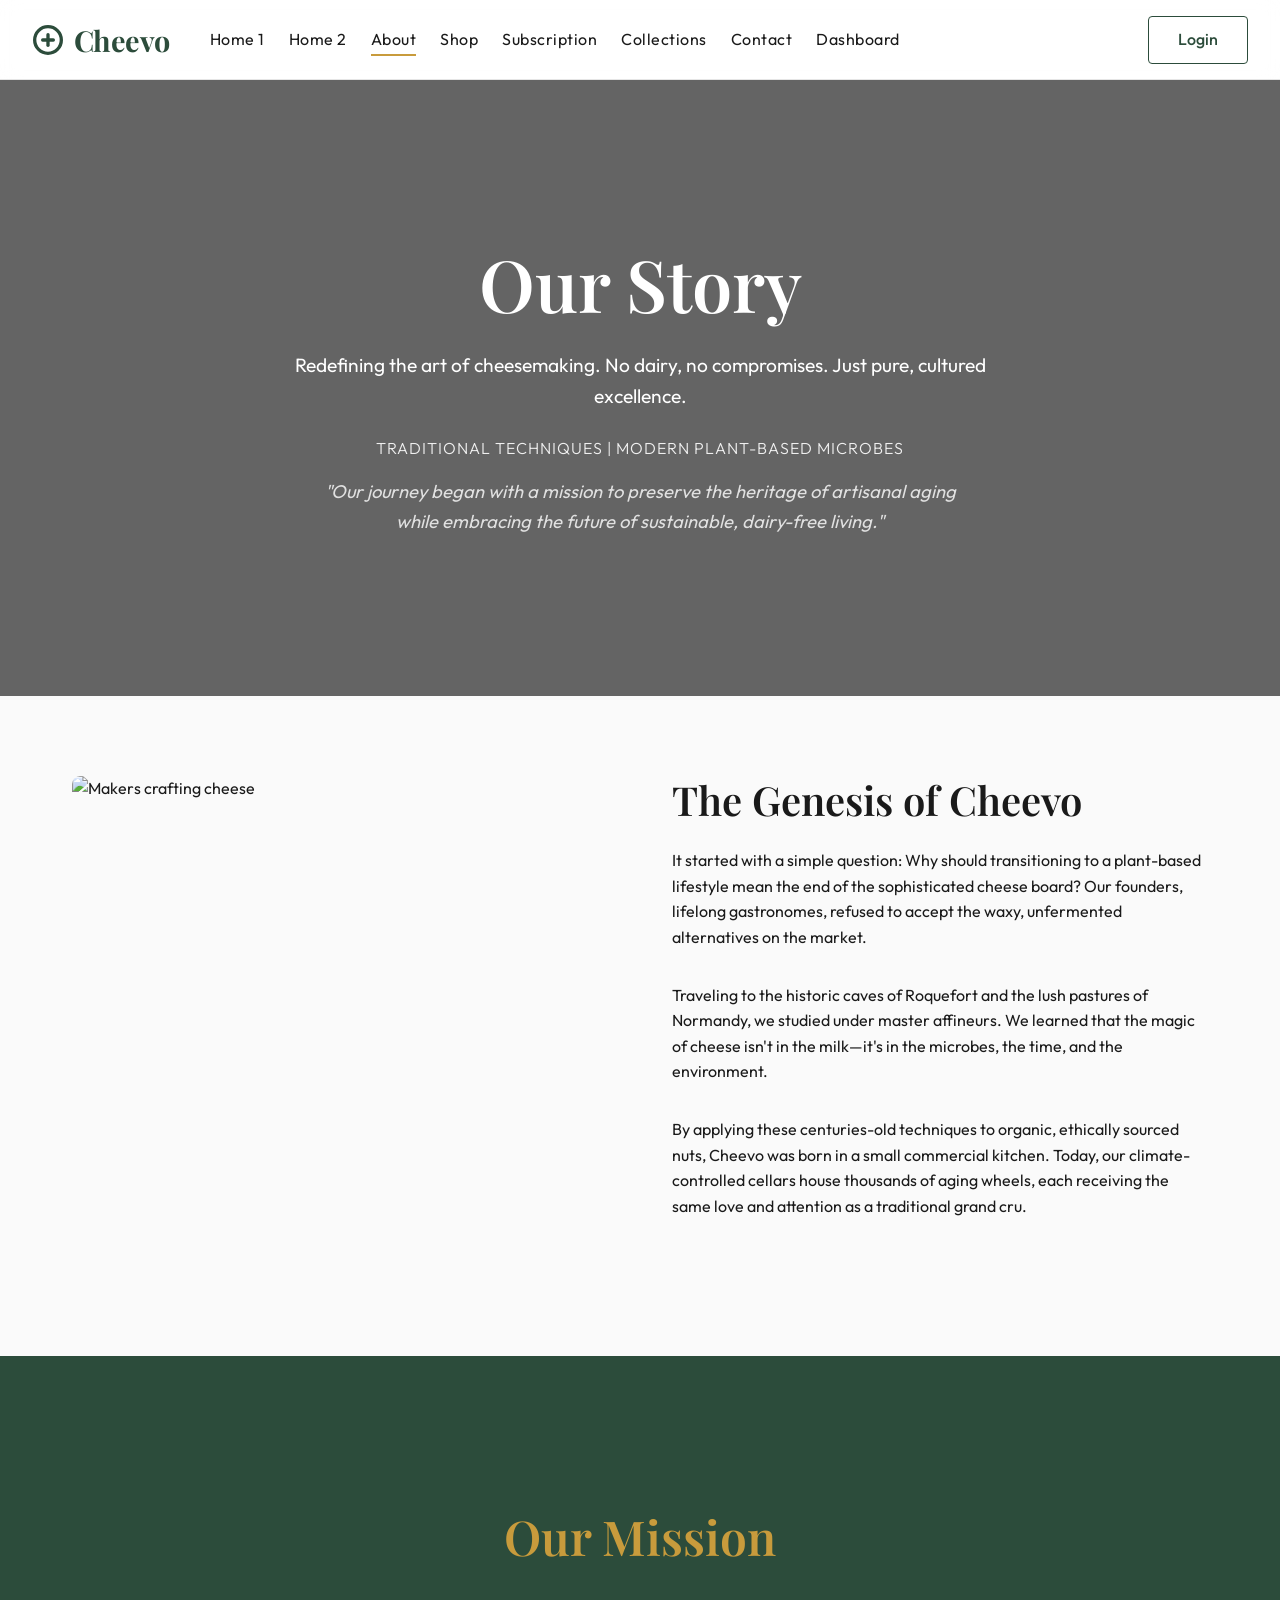
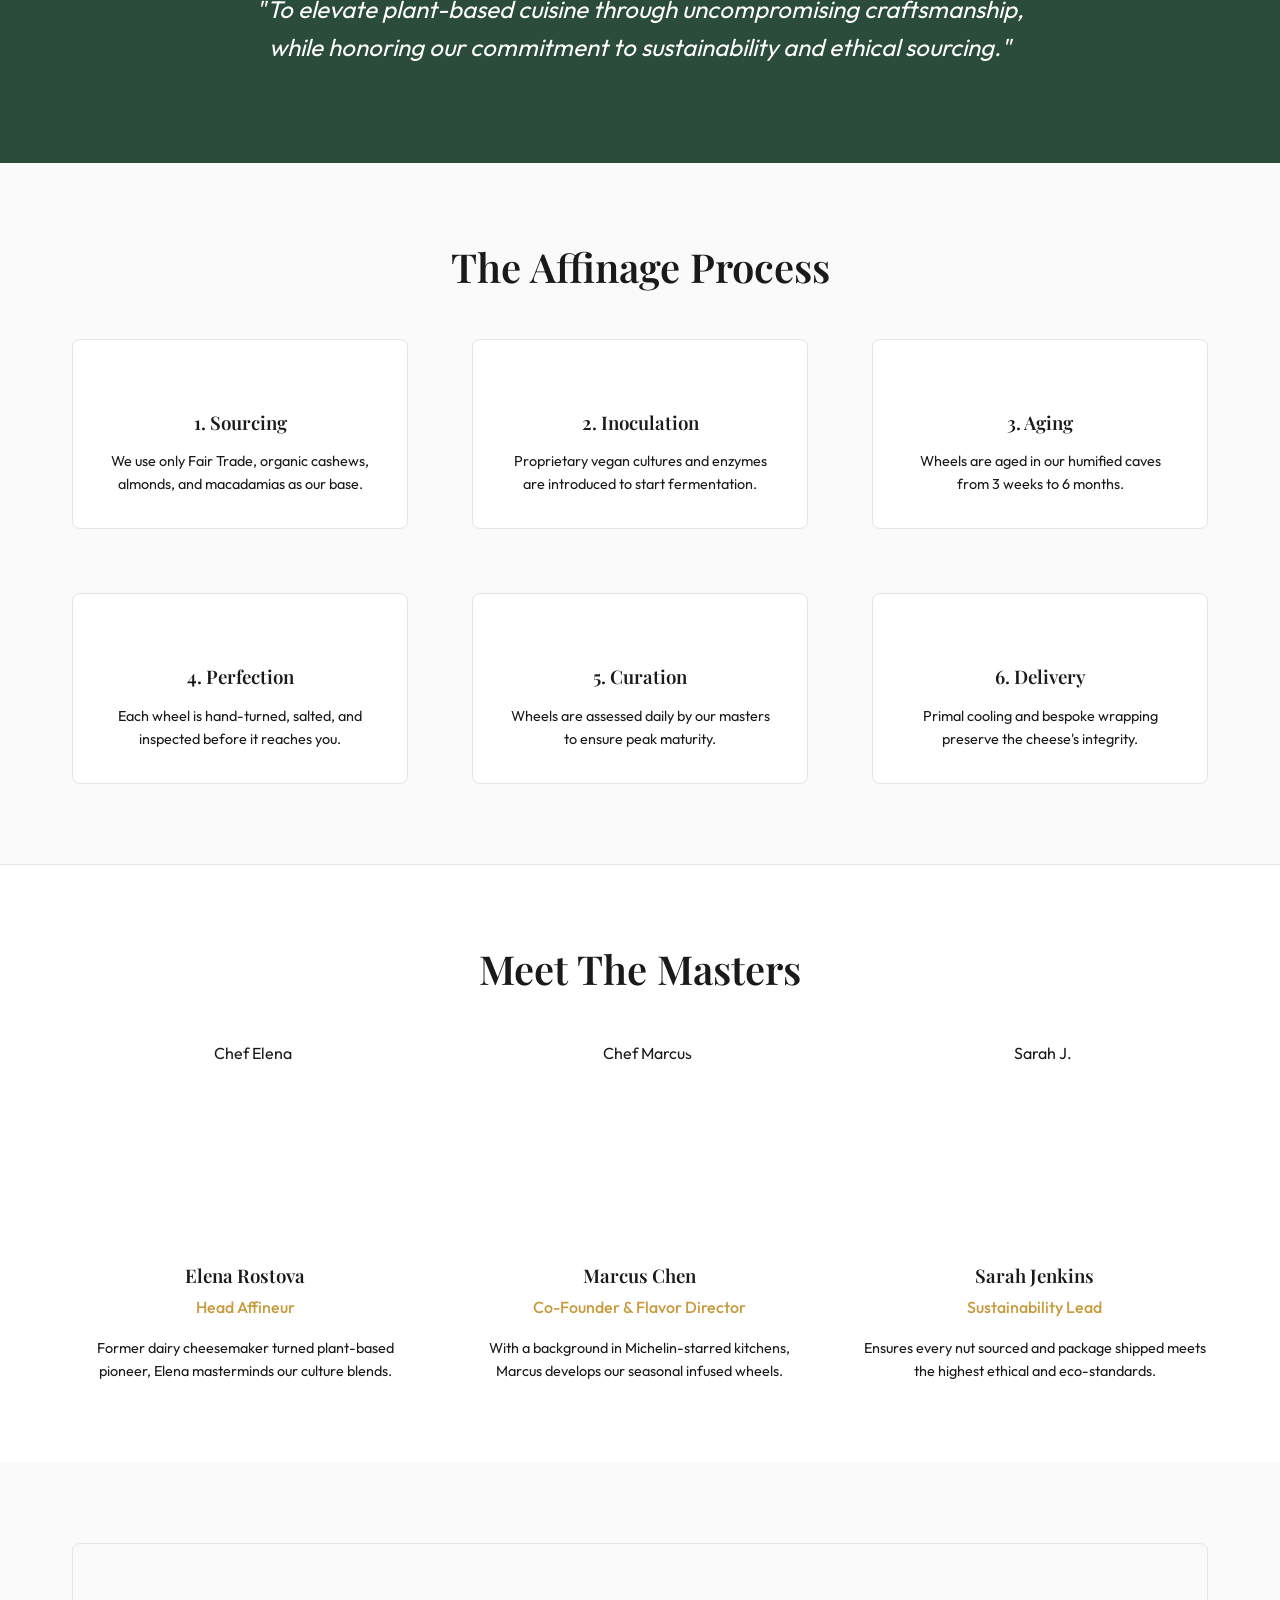
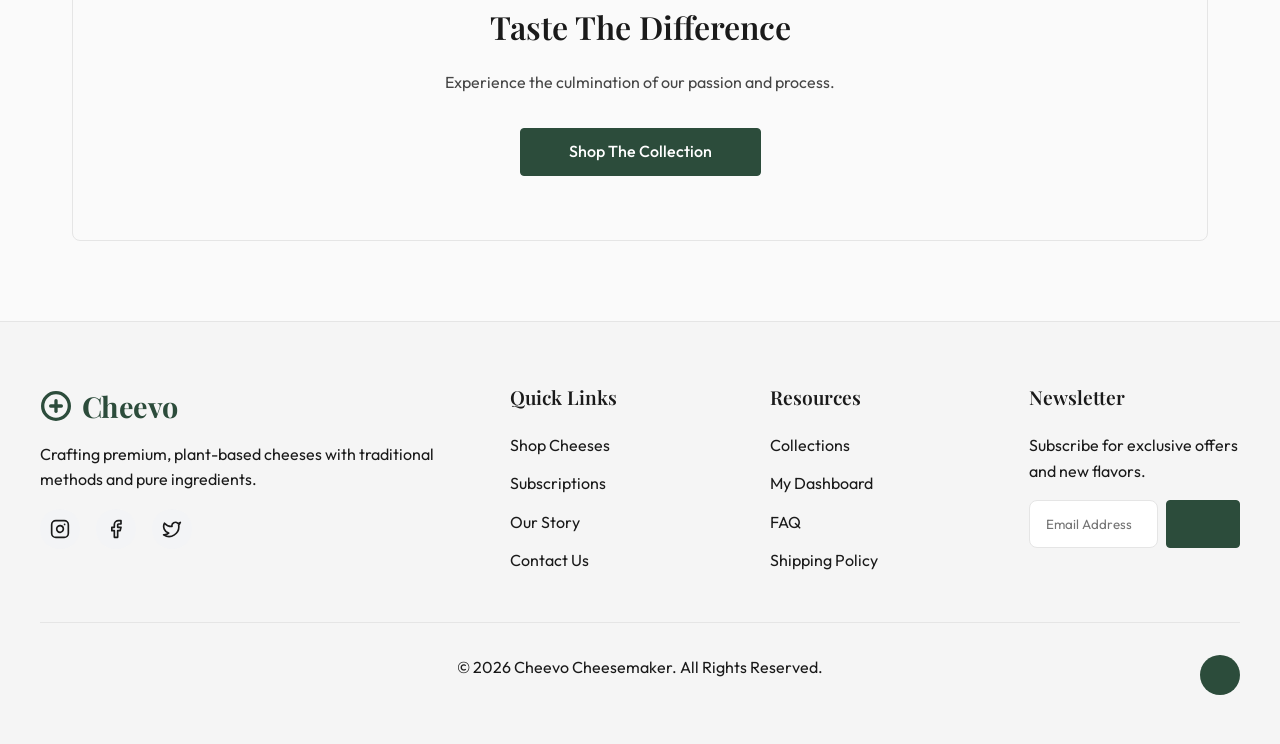
==== commit 6d0f2b45: "images" ====
--- a/about.html
+++ b/about.html
@@ -1,18 +1,26 @@
 <!DOCTYPE html>
 <html lang="en">
+
 <head>
   <meta charset="UTF-8">
   <meta name="viewport" content="width=device-width, initial-scale=1.0">
   <title>Cheevo | About Us</title>
   <meta name="description" content="Discover the story behind our artisanal plant-based cheeses.">
   <link rel="stylesheet" href="style.css">
+  <link rel="icon" type="image/svg+xml" href="favicon.svg">
 </head>
+
 <body>
   <!-- Header -->
   <header class="site-header">
     <div class="header-container">
       <a href="index.html" class="logo">
-        <svg width="32" height="32" viewBox="0 0 24 24" fill="none" stroke="currentColor" stroke-width="2.5" stroke-linecap="round" stroke-linejoin="round" class="logo-icon"><circle cx="12" cy="12" r="10"/><path d="M8 12h8"/><path d="M12 8v8"/></svg> Cheevo
+        <svg width="32" height="32" viewBox="0 0 24 24" fill="none" stroke="currentColor" stroke-width="2.5"
+          stroke-linecap="round" stroke-linejoin="round" class="logo-icon">
+          <circle cx="12" cy="12" r="10" />
+          <path d="M8 12h8" />
+          <path d="M12 8v8" />
+        </svg> Cheevo
       </a>
       <nav class="nav-menu">
         <a href="index.html" class="nav-link">Home 1</a>
@@ -38,7 +46,12 @@
   <div class="mobile-menu-overlay" id="mobile-menu">
     <div class="mobile-menu-header">
       <a href="index.html" class="logo">
-        <svg width="32" height="32" viewBox="0 0 24 24" fill="none" stroke="currentColor" stroke-width="2.5" stroke-linecap="round" stroke-linejoin="round" class="logo-icon"><circle cx="12" cy="12" r="10"/><path d="M8 12h8"/><path d="M12 8v8"/></svg> Cheevo
+        <svg width="32" height="32" viewBox="0 0 24 24" fill="none" stroke="currentColor" stroke-width="2.5"
+          stroke-linecap="round" stroke-linejoin="round" class="logo-icon">
+          <circle cx="12" cy="12" r="10" />
+          <path d="M8 12h8" />
+          <path d="M12 8v8" />
+        </svg> Cheevo
       </a>
       <button class="icon-btn" id="close-menu"><i data-lucide="x"></i></button>
     </div>
@@ -54,8 +67,10 @@
     </div>
     <div class="mobile-actions">
       <div style="display:flex; gap:1rem; margin-bottom:1rem; justify-content:center;">
-        <button class="icon-btn" id="mobile-theme-toggle" style="background:var(--border-color);"><i data-lucide="moon"></i></button>
-        <button class="icon-btn" id="mobile-rtl-toggle" style="background:var(--border-color);"><i data-lucide="align-right"></i></button>
+        <button class="icon-btn" id="mobile-theme-toggle" style="background:var(--border-color);"><i
+            data-lucide="moon"></i></button>
+        <button class="icon-btn" id="mobile-rtl-toggle" style="background:var(--border-color);"><i
+            data-lucide="align-right"></i></button>
       </div>
       <a href="login.html" class="btn btn-secondary text-center" style="width:100%;">Login</a>
     </div>
@@ -63,10 +78,14 @@
 
   <main>
     <!-- Section 1: Hero -->
-    <section class="fade-in" style="background-image: linear-gradient(rgba(0,0,0,0.6), rgba(0,0,0,0.6)), url('https://images.unsplash.com/photo-1596662951482-0c4ba74a6df6?q=80&w=1974&auto=format&fit=crop'); background-size: cover; background-position: center; padding: 10rem 2rem; text-align:center; color: #fff;">
+    <section class="fade-in"
+      style="background-image: linear-gradient(rgba(0,0,0,0.6), rgba(0,0,0,0.6)), url('https://images.unsplash.com/photo-1596662951482-0c4ba74a6df6?q=80&w=1974&auto=format&fit=crop'); background-size: cover; background-position: center; padding: 10rem 2rem; text-align:center; color: #fff;">
       <div class="container slide-in-top">
-        <h1 class="section-title" style="font-family:var(--font-heading); font-size:4.5rem; margin-bottom:1.5rem;">Our Story</h1>
+        <h1 class="section-title" style="font-family:var(--font-heading); font-size:4.5rem; margin-bottom:1.5rem;">Our
+          Story</h1>
         <p style="font-size:1.2rem; max-width:700px; margin:0 auto;">Redefining the art of cheesemaking. No dairy, no compromises. Just pure, cultured excellence.</p>
+        <p style="font-size:1rem; max-width:700px; margin:1.5rem auto 0; opacity:0.9; font-weight:300; letter-spacing:1px; text-transform:uppercase;">Traditional techniques | Modern plant-based microbes</p>
+        <p style="font-size:1.15rem; max-width:650px; margin:1rem auto 0; font-style:italic; opacity:0.8;">"Our journey began with a mission to preserve the heritage of artisanal aging while embracing the future of sustainable, dairy-free living."</p>
       </div>
     </section>
 
@@ -74,14 +93,21 @@
     <section class="container" style="padding: var(--section-padding);">
       <div class="grid-stack">
         <div class="slide-in-left img-container">
-           <!-- FIX: Ensure no stretch/crop by allowing img to fill parent correctly (handled by CSS object-fit) -->
-          <img src="https://images.unsplash.com/photo-1615486511484-92e172cb4fec?q=80&w=2070&auto=format&fit=crop" alt="Makers crafting cheese" style="height:500px; width:100%; object-fit:cover;">
+          <!-- FIX: Ensure no stretch/crop by allowing img to fill parent correctly (handled by CSS object-fit) -->
+          <img src="https://images.pexels.com/photos/9946772/pexels-photo-9946772.jpeg" alt="Makers crafting cheese"
+            style="height:500px; width:100%; object-fit:cover;">
         </div>
         <div class="slide-in-right">
           <h2 class="mb-3" style="font-family:var(--font-heading); font-size:2.5rem;">The Genesis of Cheevo</h2>
-          <p class="mb-4">It started with a simple question: Why should transitioning to a plant-based lifestyle mean the end of the sophisticated cheese board? Our founders, lifelong gastronomes, refused to accept the waxy, unfermented alternatives on the market.</p>
-          <p class="mb-4">Traveling to the historic caves of Roquefort and the lush pastures of Normandy, we studied under master affineurs. We learned that the magic of cheese isn't in the milk—it's in the microbes, the time, and the environment.</p>
-          <p>By applying these centuries-old techniques to organic, ethically sourced nuts, Cheevo was born in a small commercial kitchen. Today, our climate-controlled cellars house thousands of aging wheels, each receiving the same love and attention as a traditional grand cru.</p>
+          <p class="mb-4">It started with a simple question: Why should transitioning to a plant-based lifestyle mean
+            the end of the sophisticated cheese board? Our founders, lifelong gastronomes, refused to accept the waxy,
+            unfermented alternatives on the market.</p>
+          <p class="mb-4">Traveling to the historic caves of Roquefort and the lush pastures of Normandy, we studied
+            under master affineurs. We learned that the magic of cheese isn't in the milk—it's in the microbes, the
+            time, and the environment.</p>
+          <p>By applying these centuries-old techniques to organic, ethically sourced nuts, Cheevo was born in a small
+            commercial kitchen. Today, our climate-controlled cellars house thousands of aging wheels, each receiving
+            the same love and attention as a traditional grand cru.</p>
         </div>
       </div>
     </section>
@@ -90,8 +116,12 @@
     <section style="background:var(--primary-color); color:#fff; padding:6rem 2rem; text-align:center;">
       <div class="container fade-in">
         <i data-lucide="globe" style="width:64px; height:64px; margin-bottom:2rem; opacity:0.8;"></i>
-        <h2 style="font-family:var(--font-heading); font-size:3rem; margin-bottom:1.5rem; color:var(--secondary-color);">Our Mission</h2>
-        <p style="font-size:1.5rem; max-width:800px; margin:0 auto; line-height:1.6; font-style:italic;">"To elevate plant-based cuisine through uncompromising craftsmanship, while honoring our commitment to sustainability and ethical sourcing."</p>
+        <h2
+          style="font-family:var(--font-heading); font-size:3rem; margin-bottom:1.5rem; color:var(--secondary-color);">
+          Our Mission</h2>
+        <p style="font-size:1.5rem; max-width:800px; margin:0 auto; line-height:1.6; font-style:italic;">"To elevate
+          plant-based cuisine through uncompromising craftsmanship, while honoring our commitment to sustainability and
+          ethical sourcing."</p>
       </div>
     </section>
 
@@ -100,65 +130,100 @@
       <h2 class="section-title fade-in">The Affinage Process</h2>
       <div class="grid-stack" style="grid-template-columns: repeat(auto-fit, minmax(280px, 1fr));">
         <div class="fade-in">
-          <div style="background:var(--card-bg); padding:2rem; border-radius:var(--border-radius); border:1px solid var(--border-color); height:100%;">
+          <div
+            style="background:var(--card-bg); padding:2rem; border-radius:var(--border-radius); border:1px solid var(--border-color); height:100%;">
             <i data-lucide="nut" style="color:var(--secondary-color); width:40px; height:40px; margin-bottom:1rem;"></i>
             <h3 class="mb-2">1. Sourcing</h3>
-            <p style="font-size:0.9rem;">We use only Fair Trade, organic cashews, almonds, and macadamias as our base.</p>
+            <p style="font-size:0.9rem;">We use only Fair Trade, organic cashews, almonds, and macadamias as our base.
+            </p>
           </div>
         </div>
         <div class="fade-in" style="transition-delay:0.1s;">
-          <div style="background:var(--card-bg); padding:2rem; border-radius:var(--border-radius); border:1px solid var(--border-color); height:100%;">
-            <i data-lucide="microscope" style="color:var(--secondary-color); width:40px; height:40px; margin-bottom:1rem;"></i>
+          <div
+            style="background:var(--card-bg); padding:2rem; border-radius:var(--border-radius); border:1px solid var(--border-color); height:100%;">
+            <i data-lucide="microscope"
+              style="color:var(--secondary-color); width:40px; height:40px; margin-bottom:1rem;"></i>
             <h3 class="mb-2">2. Inoculation</h3>
-            <p style="font-size:0.9rem;">Proprietary vegan cultures and enzymes are introduced to start fermentation.</p>
+            <p style="font-size:0.9rem;">Proprietary vegan cultures and enzymes are introduced to start fermentation.
+            </p>
           </div>
         </div>
         <div class="fade-in" style="transition-delay:0.2s;">
-          <div style="background:var(--card-bg); padding:2rem; border-radius:var(--border-radius); border:1px solid var(--border-color); height:100%;">
-            <i data-lucide="thermometer" style="color:var(--secondary-color); width:40px; height:40px; margin-bottom:1rem;"></i>
+          <div
+            style="background:var(--card-bg); padding:2rem; border-radius:var(--border-radius); border:1px solid var(--border-color); height:100%;">
+            <i data-lucide="thermometer"
+              style="color:var(--secondary-color); width:40px; height:40px; margin-bottom:1rem;"></i>
             <h3 class="mb-2">3. Aging</h3>
             <p style="font-size:0.9rem;">Wheels are aged in our humified caves from 3 weeks to 6 months.</p>
           </div>
         </div>
         <div class="fade-in" style="transition-delay:0.3s;">
-          <div style="background:var(--card-bg); padding:2rem; border-radius:var(--border-radius); border:1px solid var(--border-color); height:100%;">
-            <i data-lucide="shield-check" style="color:var(--secondary-color); width:40px; height:40px; margin-bottom:1rem;"></i>
+          <div
+            style="background:var(--card-bg); padding:2rem; border-radius:var(--border-radius); border:1px solid var(--border-color); height:100%;">
+            <i data-lucide="shield-check"
+              style="color:var(--secondary-color); width:40px; height:40px; margin-bottom:1rem;"></i>
             <h3 class="mb-2">4. Perfection</h3>
             <p style="font-size:0.9rem;">Each wheel is hand-turned, salted, and inspected before it reaches you.</p>
           </div>
         </div>
+        <div class="fade-in" style="transition-delay:0.4s;">
+          <div
+            style="background:var(--card-bg); padding:2rem; border-radius:var(--border-radius); border:1px solid var(--border-color); height:100%;">
+            <i data-lucide="award"
+              style="color:var(--secondary-color); width:40px; height:40px; margin-bottom:1rem;"></i>
+            <h3 class="mb-2">5. Curation</h3>
+            <p style="font-size:0.9rem;">Wheels are assessed daily by our masters to ensure peak maturity.</p>
+          </div>
+        </div>
+        <div class="fade-in" style="transition-delay:0.5s;">
+          <div
+            style="background:var(--card-bg); padding:2rem; border-radius:var(--border-radius); border:1px solid var(--border-color); height:100%;">
+            <i data-lucide="package"
+              style="color:var(--secondary-color); width:40px; height:40px; margin-bottom:1rem;"></i>
+            <h3 class="mb-2">6. Delivery</h3>
+            <p style="font-size:0.9rem;">Primal cooling and bespoke wrapping preserve the cheese's integrity.</p>
+          </div>
+        </div>
       </div>
     </section>
 
     <!-- Section 5: Team -->
-    <section style="background:var(--card-bg); padding:var(--section-padding); border-top:1px solid var(--border-color);">
+    <section
+      style="background:var(--card-bg); padding:var(--section-padding); border-top:1px solid var(--border-color);">
       <div class="container">
         <h2 class="section-title fade-in">Meet The Masters</h2>
         <div style="display:grid; grid-template-columns: repeat(auto-fit, minmax(250px, 1fr)); gap: 3rem;">
           <div class="fade-in text-center">
             <div class="img-container" style="border-radius:50%; width:200px; height:200px; margin:0 auto 1.5rem;">
               <!-- FIX: High quality non-broken fit images -->
-              <img src="https://images.unsplash.com/photo-1577219491135-ce391730fb2c?q=80&w=1954&auto=format&fit=crop" alt="Chef Elena" style="width:100%; height:100%; object-fit:cover;">
+              <img src="https://images.unsplash.com/photo-1577219491135-ce391730fb2c?q=80&w=1954&auto=format&fit=crop"
+                alt="Chef Elena" style="width:100%; height:100%; object-fit:cover;">
             </div>
             <h3 class="mb-1">Elena Rostova</h3>
             <p style="color:var(--secondary-color); font-weight:500; margin-bottom:1rem;">Head Affineur</p>
-            <p style="font-size:0.9rem;">Former dairy cheesemaker turned plant-based pioneer, Elena masterminds our culture blends.</p>
+            <p style="font-size:0.9rem;">Former dairy cheesemaker turned plant-based pioneer, Elena masterminds our
+              culture blends.</p>
           </div>
           <div class="fade-in text-center" style="transition-delay:0.1s;">
             <div class="img-container" style="border-radius:50%; width:200px; height:200px; margin:0 auto 1.5rem;">
-              <img src="https://images.unsplash.com/photo-1507003211169-0a1dd7228f2d?q=80&w=1935&auto=format&fit=crop" alt="Chef Marcus" style="width:100%; height:100%; object-fit:cover;">
+              <img src="https://images.unsplash.com/photo-1507003211169-0a1dd7228f2d?q=80&w=1935&auto=format&fit=crop"
+                alt="Chef Marcus" style="width:100%; height:100%; object-fit:cover;">
             </div>
             <h3 class="mb-1">Marcus Chen</h3>
-            <p style="color:var(--secondary-color); font-weight:500; margin-bottom:1rem;">Co-Founder & Flavor Director</p>
-            <p style="font-size:0.9rem;">With a background in Michelin-starred kitchens, Marcus develops our seasonal infused wheels.</p>
+            <p style="color:var(--secondary-color); font-weight:500; margin-bottom:1rem;">Co-Founder & Flavor Director
+            </p>
+            <p style="font-size:0.9rem;">With a background in Michelin-starred kitchens, Marcus develops our seasonal
+              infused wheels.</p>
           </div>
           <div class="fade-in text-center" style="transition-delay:0.2s;">
             <div class="img-container" style="border-radius:50%; width:200px; height:200px; margin:0 auto 1.5rem;">
-              <img src="https://images.unsplash.com/photo-1560250097-0b93528c311a?q=80&w=1974&auto=format&fit=crop" alt="Sarah J." style="width:100%; height:100%; object-fit:cover;">
+              <img src="https://images.unsplash.com/photo-1560250097-0b93528c311a?q=80&w=1974&auto=format&fit=crop"
+                alt="Sarah J." style="width:100%; height:100%; object-fit:cover;">
             </div>
             <h3 class="mb-1">Sarah Jenkins</h3>
             <p style="color:var(--secondary-color); font-weight:500; margin-bottom:1rem;">Sustainability Lead</p>
-            <p style="font-size:0.9rem;">Ensures every nut sourced and package shipped meets the highest ethical and eco-standards.</p>
+            <p style="font-size:0.9rem;">Ensures every nut sourced and package shipped meets the highest ethical and
+              eco-standards.</p>
           </div>
         </div>
       </div>
@@ -166,7 +231,8 @@
 
     <!-- Section 6: Bottom CTA -->
     <section class="container" style="padding: var(--section-padding); text-align:center;">
-      <div class="fade-in" style="background:var(--bg-color); padding:4rem; border-radius:var(--border-radius); border:1px solid var(--border-color);">
+      <div class="fade-in"
+        style="background:var(--bg-color); padding:4rem; border-radius:var(--border-radius); border:1px solid var(--border-color);">
         <h2 class="mb-3" style="font-family:var(--font-heading); font-size:2rem;">Taste The Difference</h2>
         <p class="mb-4" style="opacity:0.8;">Experience the culmination of our passion and process.</p>
         <a href="shop.html" class="btn btn-primary" style="padding: 0 3rem;">Shop The Collection</a>
@@ -179,13 +245,28 @@
     <div class="footer-grid fade-in">
       <div class="footer-col">
         <a href="index.html" class="logo mb-2">
-          <svg width="32" height="32" viewBox="0 0 24 24" fill="none" stroke="currentColor" stroke-width="2.5" stroke-linecap="round" stroke-linejoin="round" class="logo-icon"><circle cx="12" cy="12" r="10"/><path d="M8 12h8"/><path d="M12 8v8"/></svg> Cheevo
+          <svg width="32" height="32" viewBox="0 0 24 24" fill="none" stroke="currentColor" stroke-width="2.5"
+            stroke-linecap="round" stroke-linejoin="round" class="logo-icon">
+            <circle cx="12" cy="12" r="10" />
+            <path d="M8 12h8" />
+            <path d="M12 8v8" />
+          </svg> Cheevo
         </a>
         <p>Crafting premium, plant-based cheeses with traditional methods and pure ingredients.</p>
         <div class="social-icons">
-          <a href="#" class="social-icon"><svg viewBox="0 0 24 24"><rect x="2" y="2" width="20" height="20" rx="5" ry="5"></rect><path d="M16 11.37A4 4 0 1 1 12.63 8 4 4 0 0 1 16 11.37z"></path><line x1="17.5" y1="6.5" x2="17.51" y2="6.5"></line></svg></a>
-          <a href="#" class="social-icon"><svg viewBox="0 0 24 24"><path d="M18 2h-3a5 5 0 0 0-5 5v3H7v4h3v8h4v-8h3l1-4h-4V7a1 1 0 0 1 1-1h3z"></path></svg></a>
-          <a href="#" class="social-icon"><svg viewBox="0 0 24 24"><path d="M22 4s-.7 2.1-2 3.4c1.6 10-9.4 17.3-18 11.6 2.2.1 4.4-.6 6-2C3 15.5.5 9.6 3 5c2.2 2.6 5.6 4.1 9 4-.9-4.2 4-6.6 7-3.8 1.1 0 3-1.2 3-1.2z"></path></svg></a>
+          <a href="#" class="social-icon"><svg viewBox="0 0 24 24">
+              <rect x="2" y="2" width="20" height="20" rx="5" ry="5"></rect>
+              <path d="M16 11.37A4 4 0 1 1 12.63 8 4 4 0 0 1 16 11.37z"></path>
+              <line x1="17.5" y1="6.5" x2="17.51" y2="6.5"></line>
+            </svg></a>
+          <a href="#" class="social-icon"><svg viewBox="0 0 24 24">
+              <path d="M18 2h-3a5 5 0 0 0-5 5v3H7v4h3v8h4v-8h3l1-4h-4V7a1 1 0 0 1 1-1h3z"></path>
+            </svg></a>
+          <a href="#" class="social-icon"><svg viewBox="0 0 24 24">
+              <path
+                d="M22 4s-.7 2.1-2 3.4c1.6 10-9.4 17.3-18 11.6 2.2.1 4.4-.6 6-2C3 15.5.5 9.6 3 5c2.2 2.6 5.6 4.1 9 4-.9-4.2 4-6.6 7-3.8 1.1 0 3-1.2 3-1.2z">
+              </path>
+            </svg></a>
         </div>
       </div>
       <div class="footer-col">
@@ -226,4 +307,5 @@
   <script src="https://unpkg.com/lucide@latest"></script>
   <script src="script.js"></script>
 </body>
-</html>
+
+</html>
--- a/style.css
+++ b/style.css
@@ -376,7 +376,7 @@
 }
 
 @media (max-width: 900px) {
-  .nav-menu, .header-actions .btn {
+  .nav-menu, .header-actions .btn, .header-actions #theme-toggle, .header-actions #rtl-toggle {
     display: none;
   }
   
@@ -392,6 +392,7 @@
     height: 100vh;
     background: var(--bg-color);
     z-index: 2000;
+    overflow-y: auto;
     display: flex;
     flex-direction: column;
     padding: 2rem;
@@ -430,6 +431,7 @@
     display: flex;
     flex-direction: column;
     gap: 1rem;
+    padding-bottom: 4rem;
   }
   
   .header-actions {
@@ -962,7 +964,7 @@
   position: absolute;
   top: 0; left: 0;
   width: 100%; height: 100%;
-  background-image: linear-gradient(rgba(0,0,0,0.6), rgba(0,0,0,0.8)), url('https://images.unsplash.com/photo-1596662951482-0c4ba74a6df6?q=80&w=1974&auto=format&fit=crop');
+  background-image: linear-gradient(rgba(0,0,0,0.4), rgba(0,0,0,0.6)), url('artisanal_vegan_cheese_hero.png');
   background-size: cover;
   background-position: center;
   background-repeat: no-repeat;
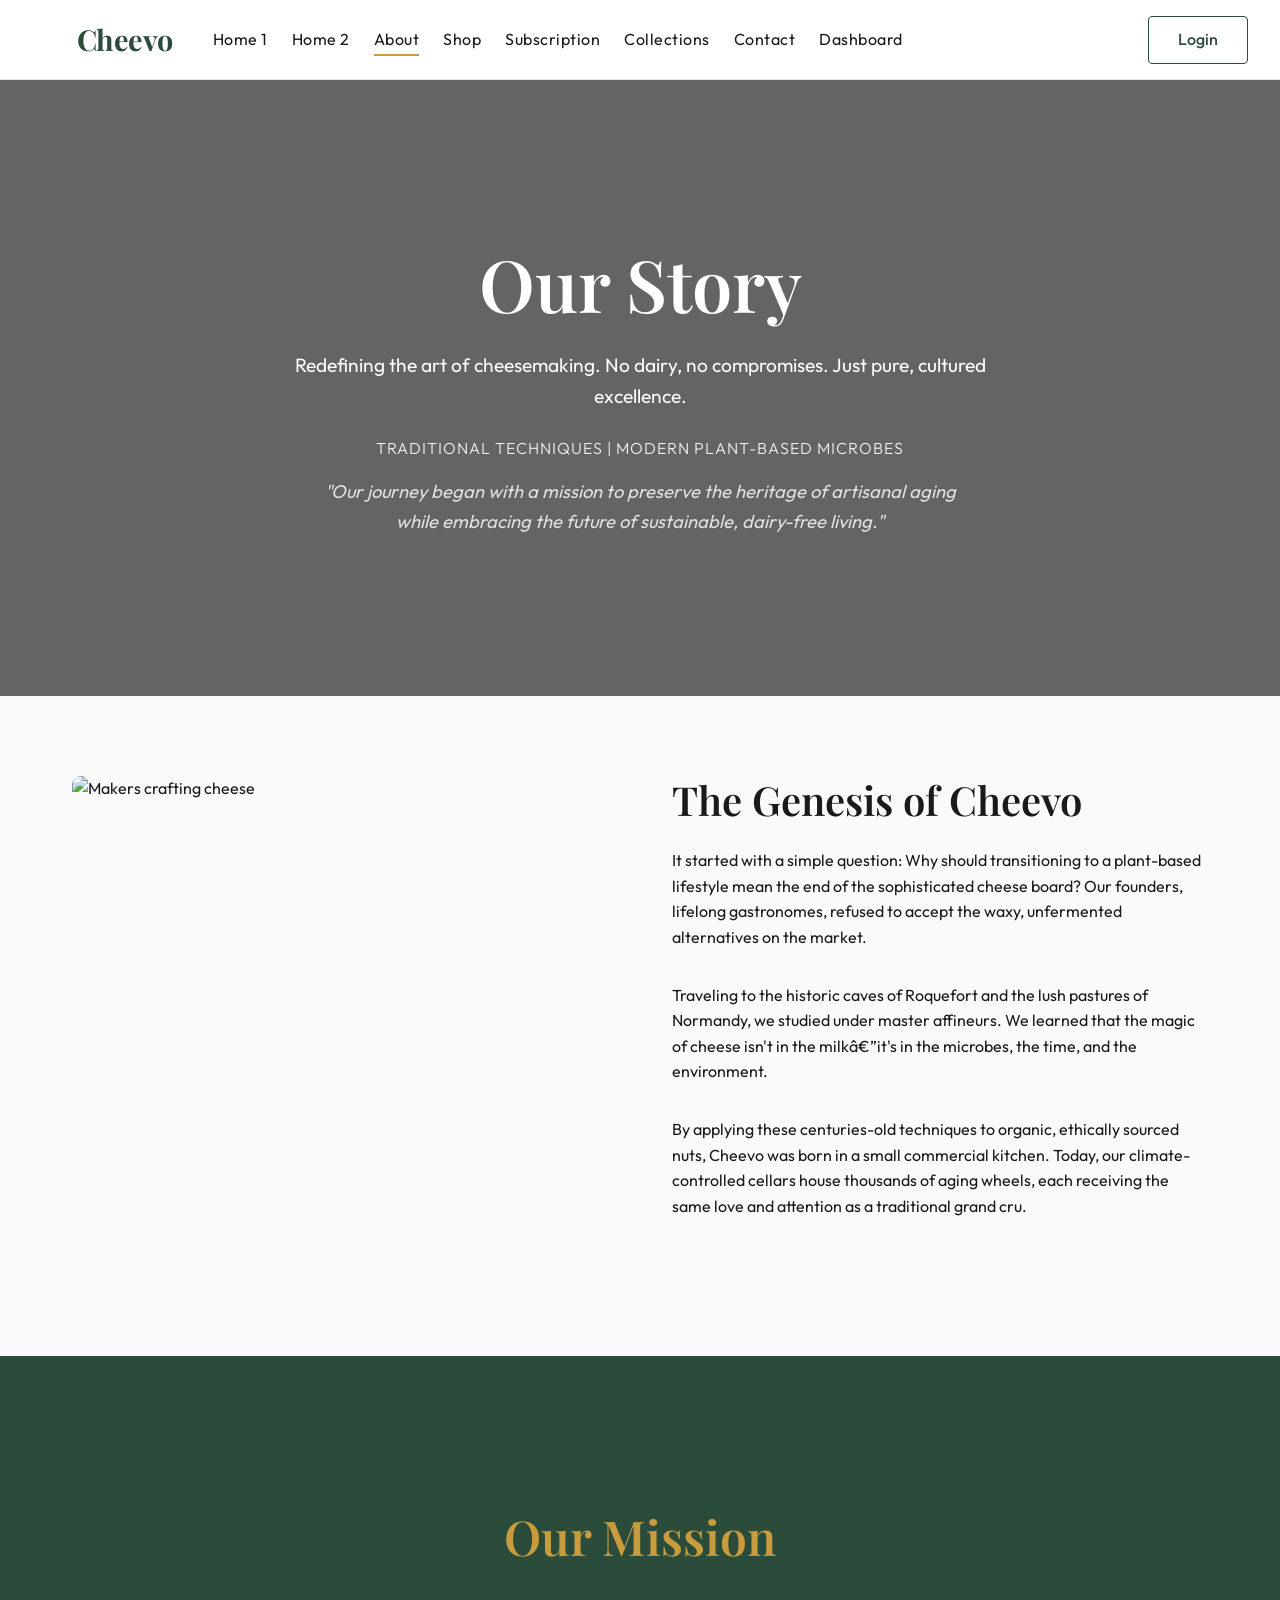
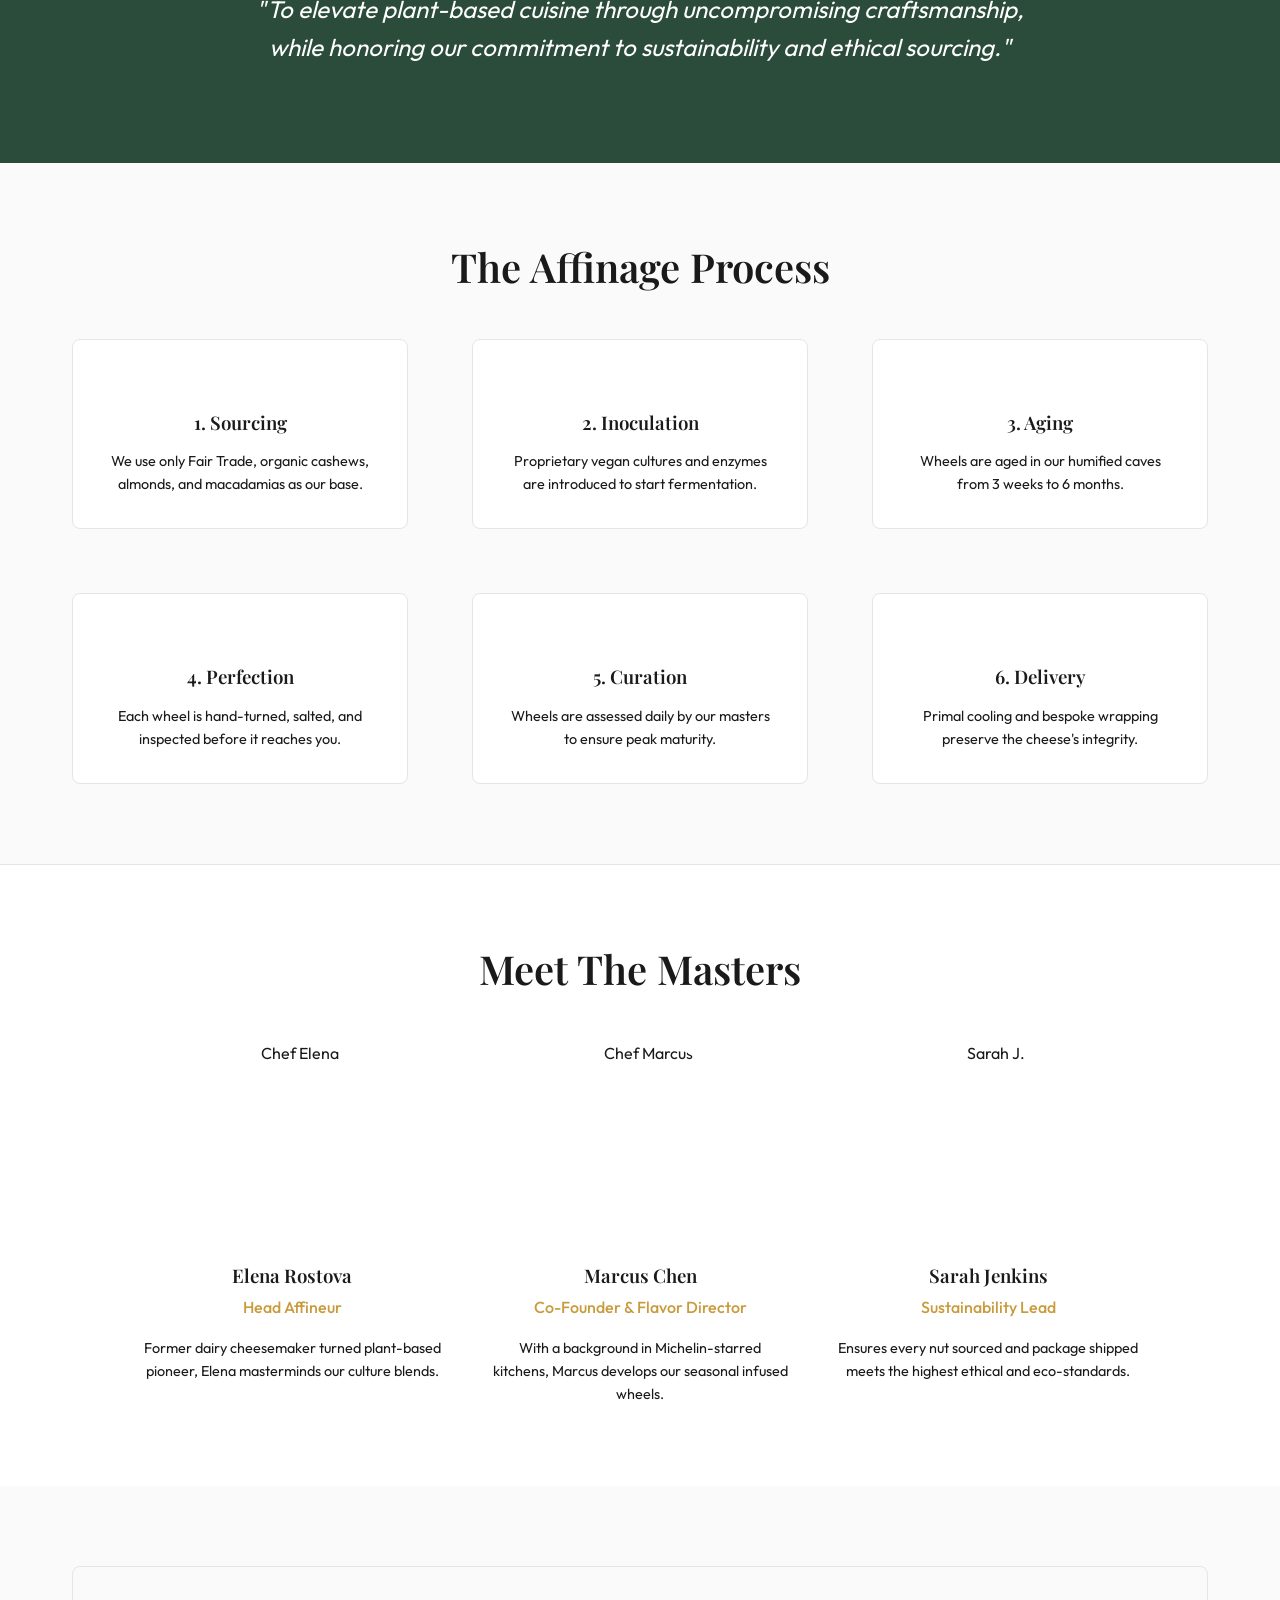
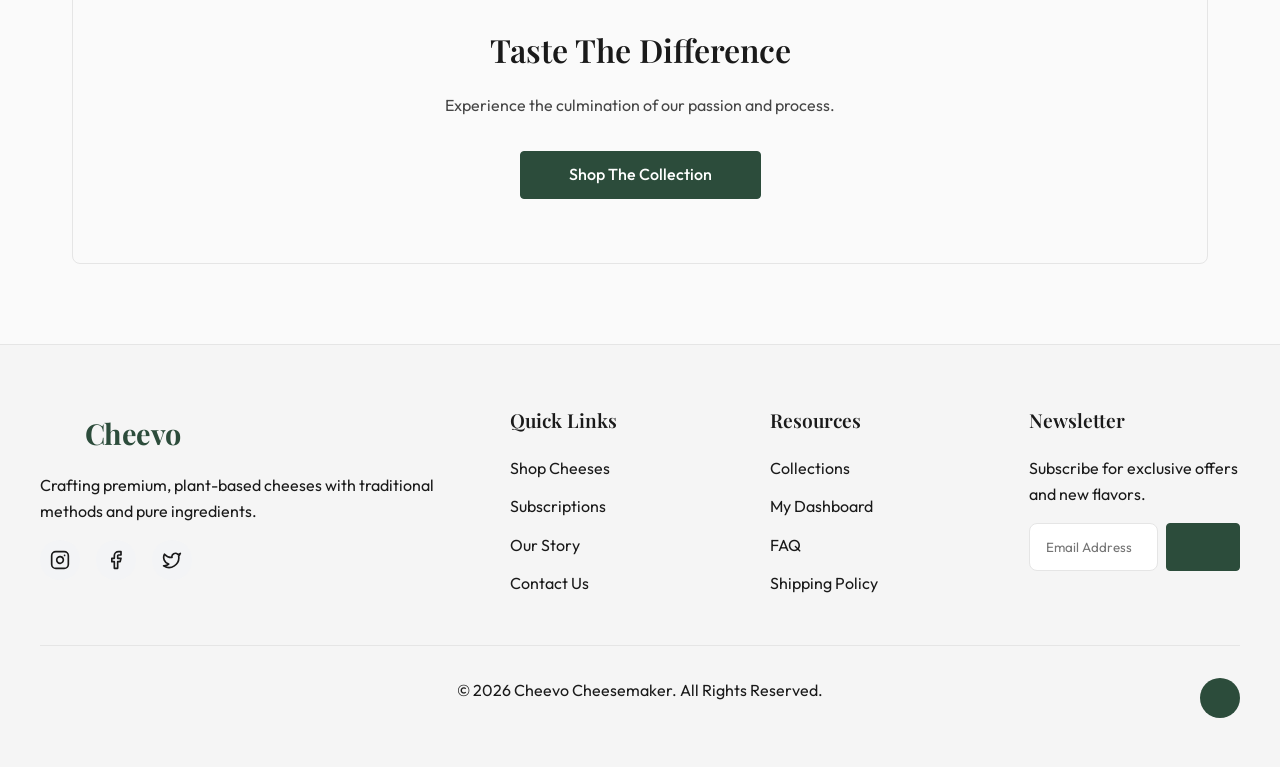
==== commit 7a2b7402: "corrections" ====
--- a/about.html
+++ b/about.html
@@ -1,4 +1,4 @@
-<!DOCTYPE html>
+﻿<!DOCTYPE html>
 <html lang="en">
 
 <head>
@@ -7,7 +7,7 @@
   <title>Cheevo | About Us</title>
   <meta name="description" content="Discover the story behind our artisanal plant-based cheeses.">
   <link rel="stylesheet" href="style.css">
-  <link rel="icon" type="image/svg+xml" href="favicon.svg">
+  <link rel="icon" type="image/png" href="favicon.png">
 </head>
 
 <body>
@@ -15,12 +15,7 @@
   <header class="site-header">
     <div class="header-container">
       <a href="index.html" class="logo">
-        <svg width="32" height="32" viewBox="0 0 24 24" fill="none" stroke="currentColor" stroke-width="2.5"
-          stroke-linecap="round" stroke-linejoin="round" class="logo-icon">
-          <circle cx="12" cy="12" r="10" />
-          <path d="M8 12h8" />
-          <path d="M12 8v8" />
-        </svg> Cheevo
+        <i data-lucide="cheese" class="logo-icon"></i> Cheevo
       </a>
       <nav class="nav-menu">
         <a href="index.html" class="nav-link">Home 1</a>
@@ -46,19 +41,14 @@
   <div class="mobile-menu-overlay" id="mobile-menu">
     <div class="mobile-menu-header">
       <a href="index.html" class="logo">
-        <svg width="32" height="32" viewBox="0 0 24 24" fill="none" stroke="currentColor" stroke-width="2.5"
-          stroke-linecap="round" stroke-linejoin="round" class="logo-icon">
-          <circle cx="12" cy="12" r="10" />
-          <path d="M8 12h8" />
-          <path d="M12 8v8" />
-        </svg> Cheevo
+        <i data-lucide="cheese" class="logo-icon"></i> Cheevo
       </a>
       <button class="icon-btn" id="close-menu"><i data-lucide="x"></i></button>
     </div>
     <div class="mobile-nav-links">
       <a href="index.html">Home 1</a>
       <a href="home-2.html">Home 2</a>
-      <a href="about.html">About</a>
+      <a href="about.html" class="active">About</a>
       <a href="shop.html">Shop</a>
       <a href="subscription.html">Subscription</a>
       <a href="collections.html">Collections</a>
@@ -103,7 +93,7 @@
             the end of the sophisticated cheese board? Our founders, lifelong gastronomes, refused to accept the waxy,
             unfermented alternatives on the market.</p>
           <p class="mb-4">Traveling to the historic caves of Roquefort and the lush pastures of Normandy, we studied
-            under master affineurs. We learned that the magic of cheese isn't in the milk—it's in the microbes, the
+            under master affineurs. We learned that the magic of cheese isn't in the milkâ€”it's in the microbes, the
             time, and the environment.</p>
           <p>By applying these centuries-old techniques to organic, ethically sourced nuts, Cheevo was born in a small
             commercial kitchen. Today, our climate-controlled cellars house thousands of aging wheels, each receiving
@@ -192,22 +182,22 @@
       style="background:var(--card-bg); padding:var(--section-padding); border-top:1px solid var(--border-color);">
       <div class="container">
         <h2 class="section-title fade-in">Meet The Masters</h2>
-        <div style="display:grid; grid-template-columns: repeat(auto-fit, minmax(250px, 1fr)); gap: 3rem;">
-          <div class="fade-in text-center">
+        <div style="display:flex; flex-wrap:wrap; justify-content:center; gap: 3rem;">
+          <div class="fade-in text-center" style="flex: 0 1 300px;">
             <div class="img-container" style="border-radius:50%; width:200px; height:200px; margin:0 auto 1.5rem;">
               <!-- FIX: High quality non-broken fit images -->
               <img src="https://images.unsplash.com/photo-1577219491135-ce391730fb2c?q=80&w=1954&auto=format&fit=crop"
-                alt="Chef Elena" style="width:100%; height:100%; object-fit:cover;">
+                alt="Chef Elena" style="width:100%; height:100%; object-fit:cover; object-position: center 20%;">
             </div>
             <h3 class="mb-1">Elena Rostova</h3>
             <p style="color:var(--secondary-color); font-weight:500; margin-bottom:1rem;">Head Affineur</p>
             <p style="font-size:0.9rem;">Former dairy cheesemaker turned plant-based pioneer, Elena masterminds our
               culture blends.</p>
           </div>
-          <div class="fade-in text-center" style="transition-delay:0.1s;">
+          <div class="fade-in text-center" style="transition-delay:0.1s; flex: 0 1 300px;">
             <div class="img-container" style="border-radius:50%; width:200px; height:200px; margin:0 auto 1.5rem;">
               <img src="https://images.unsplash.com/photo-1507003211169-0a1dd7228f2d?q=80&w=1935&auto=format&fit=crop"
-                alt="Chef Marcus" style="width:100%; height:100%; object-fit:cover;">
+                alt="Chef Marcus" style="width:100%; height:100%; object-fit:cover; object-position: center 20%;">
             </div>
             <h3 class="mb-1">Marcus Chen</h3>
             <p style="color:var(--secondary-color); font-weight:500; margin-bottom:1rem;">Co-Founder & Flavor Director
@@ -215,10 +205,10 @@
             <p style="font-size:0.9rem;">With a background in Michelin-starred kitchens, Marcus develops our seasonal
               infused wheels.</p>
           </div>
-          <div class="fade-in text-center" style="transition-delay:0.2s;">
+          <div class="fade-in text-center" style="transition-delay:0.2s; flex: 0 1 300px;">
             <div class="img-container" style="border-radius:50%; width:200px; height:200px; margin:0 auto 1.5rem;">
               <img src="https://images.unsplash.com/photo-1560250097-0b93528c311a?q=80&w=1974&auto=format&fit=crop"
-                alt="Sarah J." style="width:100%; height:100%; object-fit:cover;">
+                alt="Sarah J." style="width:100%; height:100%; object-fit:cover; object-position: center 20%;">
             </div>
             <h3 class="mb-1">Sarah Jenkins</h3>
             <p style="color:var(--secondary-color); font-weight:500; margin-bottom:1rem;">Sustainability Lead</p>
@@ -245,12 +235,7 @@
     <div class="footer-grid fade-in">
       <div class="footer-col">
         <a href="index.html" class="logo mb-2">
-          <svg width="32" height="32" viewBox="0 0 24 24" fill="none" stroke="currentColor" stroke-width="2.5"
-            stroke-linecap="round" stroke-linejoin="round" class="logo-icon">
-            <circle cx="12" cy="12" r="10" />
-            <path d="M8 12h8" />
-            <path d="M12 8v8" />
-          </svg> Cheevo
+          <i data-lucide="cheese" class="logo-icon"></i> Cheevo
         </a>
         <p>Crafting premium, plant-based cheeses with traditional methods and pure ingredients.</p>
         <div class="social-icons">
@@ -308,4 +293,6 @@
   <script src="script.js"></script>
 </body>
 
-</html>+</html>
+
+
--- a/style.css
+++ b/style.css
@@ -230,7 +230,7 @@
   display: inline-flex !important;
   align-items: center !important;
   justify-content: flex-start !important;
-  gap: 0.6rem !important;
+  gap: 0.8rem !important;
   font-family: var(--font-heading) !important;
   font-size: 1.8rem !important;
   font-weight: 700 !important;
@@ -238,10 +238,18 @@
   letter-spacing: -0.5px !important;
   white-space: nowrap !important;
   text-decoration: none !important;
-  line-height: normal !important;
+  line-height: 1 !important;
   transition: opacity 0.3s ease !important;
-  height: 40px !important;
-  margin-right: 2.5rem !important;
+  height: 48px !important;
+  margin-inline-end: 2.5rem !important;
+}
+
+.logo-icon-img {
+  width: 36px !important;
+  height: 36px !important;
+  object-fit: contain !important;
+  display: block !important;
+  border-radius: 4px;
 }
 
 [data-theme="dark"] .logo {
@@ -425,6 +433,13 @@
   .mobile-nav-links a {
     font-size: 1.25rem;
     font-family: var(--font-heading);
+    transition: var(--transition);
+    color: var(--text-color);
+  }
+
+  .mobile-nav-links a.active {
+    color: var(--secondary-color);
+    font-weight: 600;
   }
 
   .mobile-actions {
@@ -649,6 +664,8 @@
   box-shadow: var(--shadow);
   border: 1px solid var(--border-color);
   transition: var(--transition);
+  display: flex;
+  flex-direction: column;
 }
 
 .product-card:hover {
@@ -676,6 +693,13 @@
 .product-info {
   padding: 1.5rem;
   text-align: center;
+  flex: 1;
+  display: flex;
+  flex-direction: column;
+}
+
+.product-info .btn {
+  margin-top: auto;
 }
 
 .product-title {
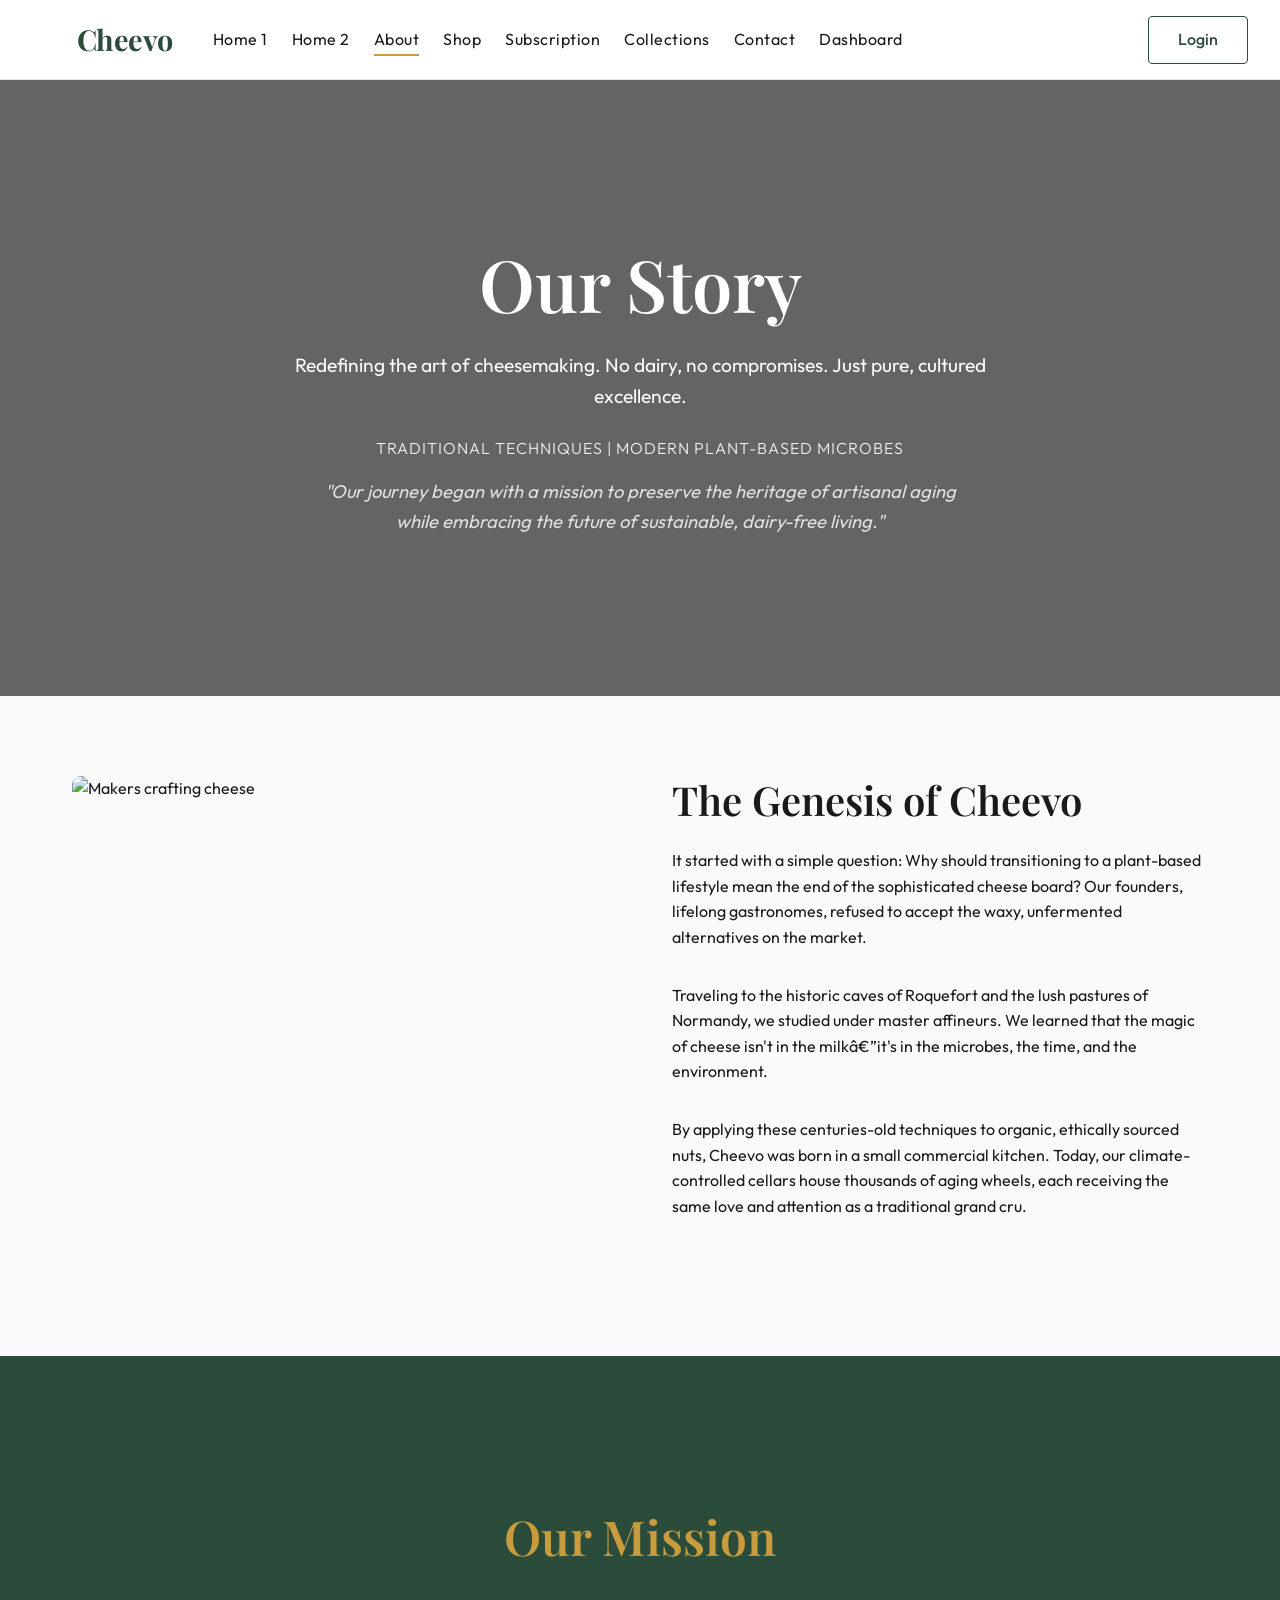
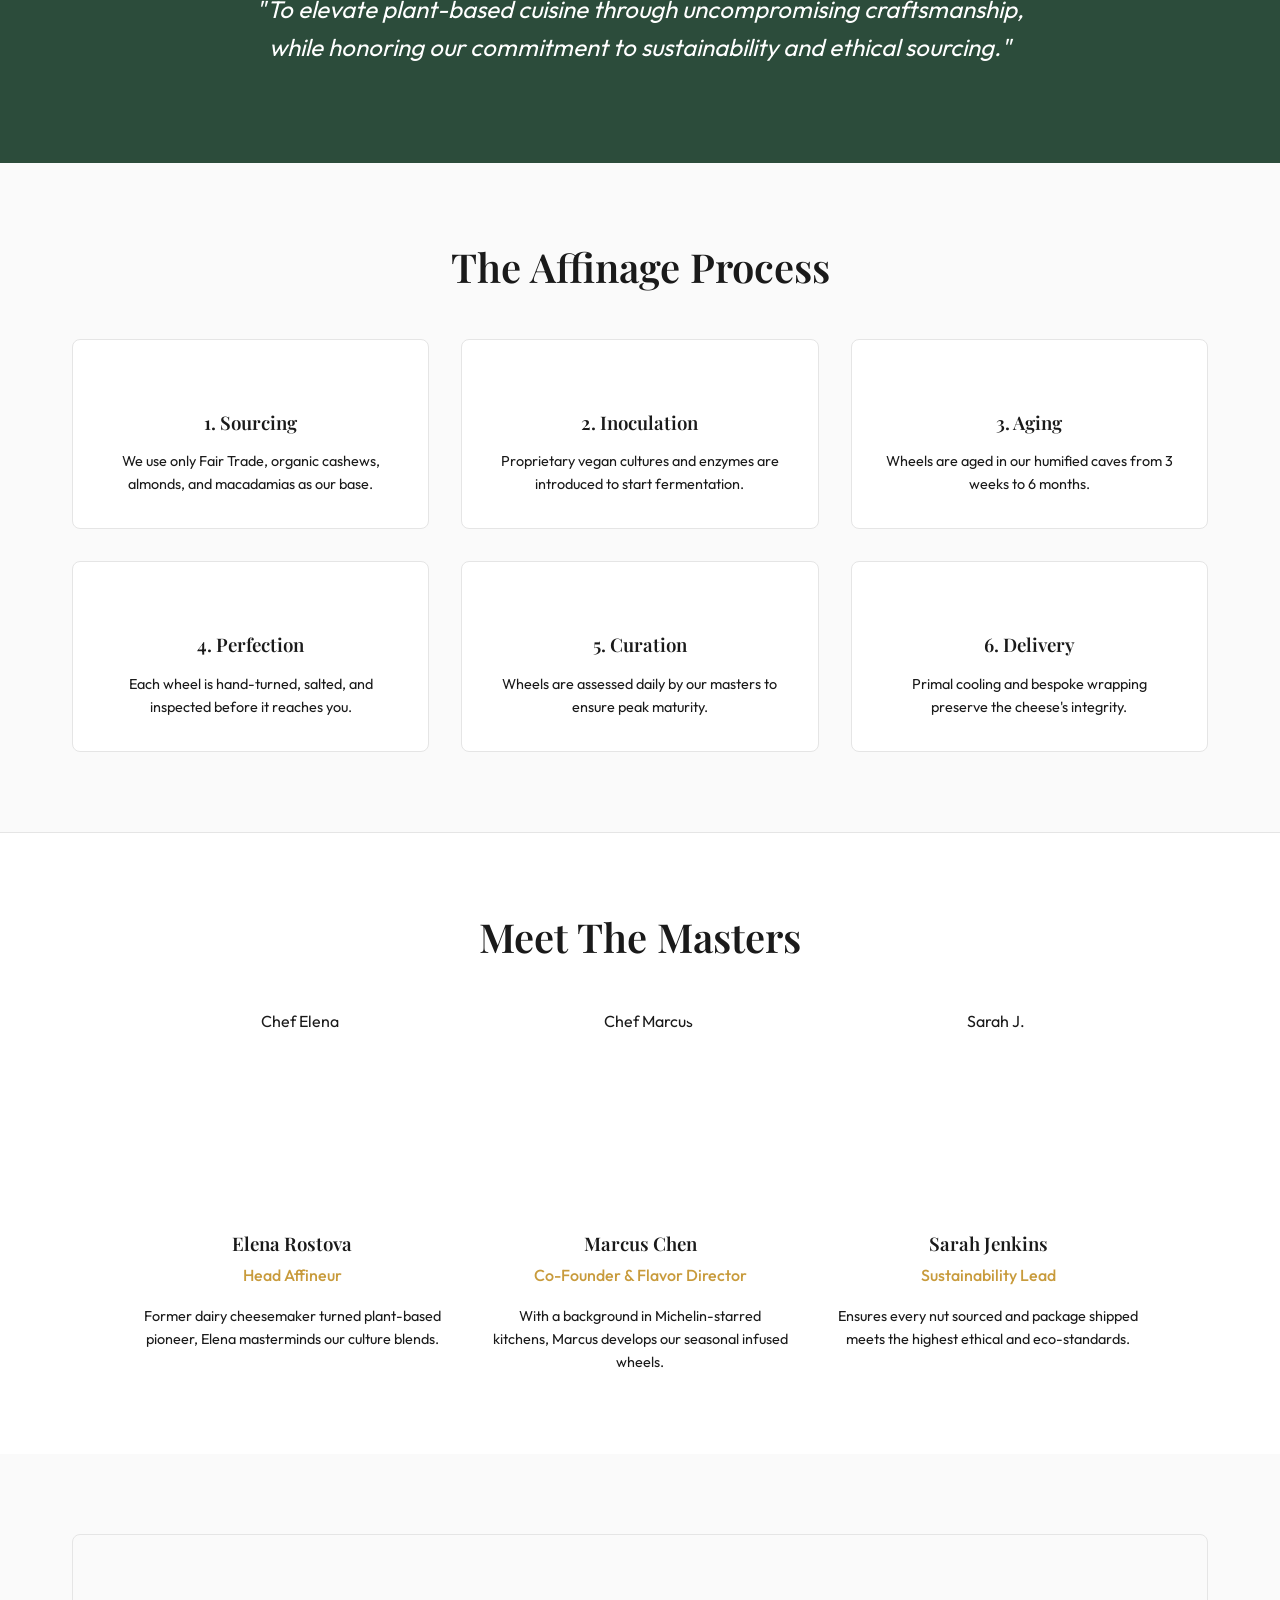
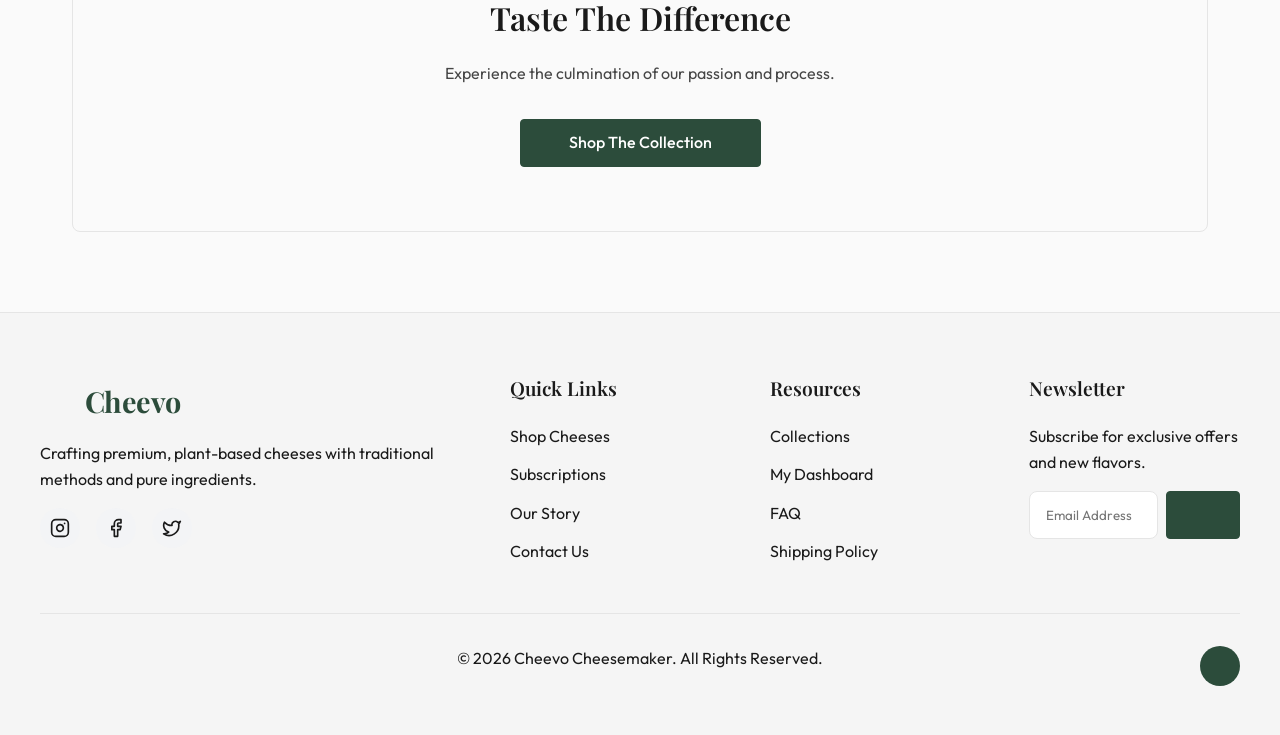
==== commit da9ffd41: "responsive" ====
--- a/about.html
+++ b/about.html
@@ -73,31 +73,38 @@
       <div class="container slide-in-top">
         <h1 class="section-title" style="font-family:var(--font-heading); font-size:4.5rem; margin-bottom:1.5rem;">Our
           Story</h1>
-        <p style="font-size:1.2rem; max-width:700px; margin:0 auto;">Redefining the art of cheesemaking. No dairy, no compromises. Just pure, cultured excellence.</p>
-        <p style="font-size:1rem; max-width:700px; margin:1.5rem auto 0; opacity:0.9; font-weight:300; letter-spacing:1px; text-transform:uppercase;">Traditional techniques | Modern plant-based microbes</p>
-        <p style="font-size:1.15rem; max-width:650px; margin:1rem auto 0; font-style:italic; opacity:0.8;">"Our journey began with a mission to preserve the heritage of artisanal aging while embracing the future of sustainable, dairy-free living."</p>
+        <p style="font-size:1.2rem; max-width:700px; margin:0 auto;">Redefining the art of cheesemaking. No dairy, no
+          compromises. Just pure, cultured excellence.</p>
+        <p
+          style="font-size:1rem; max-width:700px; margin:1.5rem auto 0; opacity:0.9; font-weight:300; letter-spacing:1px; text-transform:uppercase;">
+          Traditional techniques | Modern plant-based microbes</p>
+        <p style="font-size:1.15rem; max-width:650px; margin:1rem auto 0; font-style:italic; opacity:0.8;">"Our journey
+          began with a mission to preserve the heritage of artisanal aging while embracing the future of sustainable,
+          dairy-free living."</p>
       </div>
     </section>
 
     <!-- Section 2: Brand Story -->
-    <section class="container" style="padding: var(--section-padding);">
-      <div class="grid-stack">
-        <div class="slide-in-left img-container">
-          <!-- FIX: Ensure no stretch/crop by allowing img to fill parent correctly (handled by CSS object-fit) -->
-          <img src="https://images.pexels.com/photos/9946772/pexels-photo-9946772.jpeg" alt="Makers crafting cheese"
-            style="height:500px; width:100%; object-fit:cover;">
-        </div>
-        <div class="slide-in-right">
-          <h2 class="mb-3" style="font-family:var(--font-heading); font-size:2.5rem;">The Genesis of Cheevo</h2>
-          <p class="mb-4">It started with a simple question: Why should transitioning to a plant-based lifestyle mean
-            the end of the sophisticated cheese board? Our founders, lifelong gastronomes, refused to accept the waxy,
-            unfermented alternatives on the market.</p>
-          <p class="mb-4">Traveling to the historic caves of Roquefort and the lush pastures of Normandy, we studied
-            under master affineurs. We learned that the magic of cheese isn't in the milkâ€”it's in the microbes, the
-            time, and the environment.</p>
-          <p>By applying these centuries-old techniques to organic, ethically sourced nuts, Cheevo was born in a small
-            commercial kitchen. Today, our climate-controlled cellars house thousands of aging wheels, each receiving
-            the same love and attention as a traditional grand cru.</p>
+    <section style="padding: var(--section-padding);">
+      <div class="container">
+        <div class="grid-stack">
+          <div class="slide-in-left img-container">
+            <!-- FIX: Ensure no stretch/crop by allowing img to fill parent correctly (handled by CSS object-fit) -->
+            <img src="https://images.pexels.com/photos/9946772/pexels-photo-9946772.jpeg" alt="Makers crafting cheese"
+              style="height:500px; width:100%; object-fit:cover;">
+          </div>
+          <div class="slide-in-right">
+            <h2 class="mb-3" style="font-family:var(--font-heading); font-size:2.5rem;">The Genesis of Cheevo</h2>
+            <p class="mb-4">It started with a simple question: Why should transitioning to a plant-based lifestyle mean
+              the end of the sophisticated cheese board? Our founders, lifelong gastronomes, refused to accept the waxy,
+              unfermented alternatives on the market.</p>
+            <p class="mb-4">Traveling to the historic caves of Roquefort and the lush pastures of Normandy, we studied
+              under master affineurs. We learned that the magic of cheese isn't in the milkâ€”it's in the microbes, the
+              time, and the environment.</p>
+            <p>By applying these centuries-old techniques to organic, ethically sourced nuts, Cheevo was born in a small
+              commercial kitchen. Today, our climate-controlled cellars house thousands of aging wheels, each receiving
+              the same love and attention as a traditional grand cru.</p>
+          </div>
         </div>
       </div>
     </section>
@@ -116,62 +123,65 @@
     </section>
 
     <!-- Section 4: Process -->
-    <section class="container" style="padding: var(--section-padding); text-align:center;">
-      <h2 class="section-title fade-in">The Affinage Process</h2>
-      <div class="grid-stack" style="grid-template-columns: repeat(auto-fit, minmax(280px, 1fr));">
-        <div class="fade-in">
-          <div
-            style="background:var(--card-bg); padding:2rem; border-radius:var(--border-radius); border:1px solid var(--border-color); height:100%;">
-            <i data-lucide="nut" style="color:var(--secondary-color); width:40px; height:40px; margin-bottom:1rem;"></i>
-            <h3 class="mb-2">1. Sourcing</h3>
-            <p style="font-size:0.9rem;">We use only Fair Trade, organic cashews, almonds, and macadamias as our base.
-            </p>
-          </div>
-        </div>
-        <div class="fade-in" style="transition-delay:0.1s;">
-          <div
-            style="background:var(--card-bg); padding:2rem; border-radius:var(--border-radius); border:1px solid var(--border-color); height:100%;">
-            <i data-lucide="microscope"
-              style="color:var(--secondary-color); width:40px; height:40px; margin-bottom:1rem;"></i>
-            <h3 class="mb-2">2. Inoculation</h3>
-            <p style="font-size:0.9rem;">Proprietary vegan cultures and enzymes are introduced to start fermentation.
-            </p>
-          </div>
-        </div>
-        <div class="fade-in" style="transition-delay:0.2s;">
-          <div
-            style="background:var(--card-bg); padding:2rem; border-radius:var(--border-radius); border:1px solid var(--border-color); height:100%;">
-            <i data-lucide="thermometer"
-              style="color:var(--secondary-color); width:40px; height:40px; margin-bottom:1rem;"></i>
-            <h3 class="mb-2">3. Aging</h3>
-            <p style="font-size:0.9rem;">Wheels are aged in our humified caves from 3 weeks to 6 months.</p>
-          </div>
-        </div>
-        <div class="fade-in" style="transition-delay:0.3s;">
-          <div
-            style="background:var(--card-bg); padding:2rem; border-radius:var(--border-radius); border:1px solid var(--border-color); height:100%;">
-            <i data-lucide="shield-check"
-              style="color:var(--secondary-color); width:40px; height:40px; margin-bottom:1rem;"></i>
-            <h3 class="mb-2">4. Perfection</h3>
-            <p style="font-size:0.9rem;">Each wheel is hand-turned, salted, and inspected before it reaches you.</p>
-          </div>
-        </div>
-        <div class="fade-in" style="transition-delay:0.4s;">
-          <div
-            style="background:var(--card-bg); padding:2rem; border-radius:var(--border-radius); border:1px solid var(--border-color); height:100%;">
-            <i data-lucide="award"
-              style="color:var(--secondary-color); width:40px; height:40px; margin-bottom:1rem;"></i>
-            <h3 class="mb-2">5. Curation</h3>
-            <p style="font-size:0.9rem;">Wheels are assessed daily by our masters to ensure peak maturity.</p>
-          </div>
-        </div>
-        <div class="fade-in" style="transition-delay:0.5s;">
-          <div
-            style="background:var(--card-bg); padding:2rem; border-radius:var(--border-radius); border:1px solid var(--border-color); height:100%;">
-            <i data-lucide="package"
-              style="color:var(--secondary-color); width:40px; height:40px; margin-bottom:1rem;"></i>
-            <h3 class="mb-2">6. Delivery</h3>
-            <p style="font-size:0.9rem;">Primal cooling and bespoke wrapping preserve the cheese's integrity.</p>
+    <section style="padding: var(--section-padding);">
+      <div class="container text-center">
+        <h2 class="section-title fade-in">The Affinage Process</h2>
+        <div class="grid-stack" style="display:flex !important; flex-wrap:wrap; justify-content:center; gap:2rem;">
+          <div class="fade-in" style="flex: 1 1 280px; max-width: 380px;">
+            <div
+              style="background:var(--card-bg); padding:2rem; border-radius:var(--border-radius); border:1px solid var(--border-color); height:100%;">
+              <i data-lucide="nut"
+                style="color:var(--secondary-color); width:40px; height:40px; margin-bottom:1rem;"></i>
+              <h3 class="mb-2">1. Sourcing</h3>
+              <p style="font-size:0.9rem;">We use only Fair Trade, organic cashews, almonds, and macadamias as our base.
+              </p>
+            </div>
+          </div>
+          <div class="fade-in" style="transition-delay:0.1s; flex: 1 1 280px; max-width: 380px;">
+            <div
+              style="background:var(--card-bg); padding:2rem; border-radius:var(--border-radius); border:1px solid var(--border-color); height:100%;">
+              <i data-lucide="microscope"
+                style="color:var(--secondary-color); width:40px; height:40px; margin-bottom:1rem;"></i>
+              <h3 class="mb-2">2. Inoculation</h3>
+              <p style="font-size:0.9rem;">Proprietary vegan cultures and enzymes are introduced to start fermentation.
+              </p>
+            </div>
+          </div>
+          <div class="fade-in" style="transition-delay:0.2s; flex: 1 1 280px; max-width: 380px;">
+            <div
+              style="background:var(--card-bg); padding:2rem; border-radius:var(--border-radius); border:1px solid var(--border-color); height:100%;">
+              <i data-lucide="thermometer"
+                style="color:var(--secondary-color); width:40px; height:40px; margin-bottom:1rem;"></i>
+              <h3 class="mb-2">3. Aging</h3>
+              <p style="font-size:0.9rem;">Wheels are aged in our humified caves from 3 weeks to 6 months.</p>
+            </div>
+          </div>
+          <div class="fade-in" style="transition-delay:0.3s; flex: 1 1 280px; max-width: 380px;">
+            <div
+              style="background:var(--card-bg); padding:2rem; border-radius:var(--border-radius); border:1px solid var(--border-color); height:100%;">
+              <i data-lucide="shield-check"
+                style="color:var(--secondary-color); width:40px; height:40px; margin-bottom:1rem;"></i>
+              <h3 class="mb-2">4. Perfection</h3>
+              <p style="font-size:0.9rem;">Each wheel is hand-turned, salted, and inspected before it reaches you.</p>
+            </div>
+          </div>
+          <div class="fade-in" style="transition-delay:0.4s; flex: 1 1 280px; max-width: 380px;">
+            <div
+              style="background:var(--card-bg); padding:2rem; border-radius:var(--border-radius); border:1px solid var(--border-color); height:100%;">
+              <i data-lucide="award"
+                style="color:var(--secondary-color); width:40px; height:40px; margin-bottom:1rem;"></i>
+              <h3 class="mb-2">5. Curation</h3>
+              <p style="font-size:0.9rem;">Wheels are assessed daily by our masters to ensure peak maturity.</p>
+            </div>
+          </div>
+          <div class="fade-in" style="transition-delay:0.5s; flex: 1 1 280px; max-width: 380px;">
+            <div
+              style="background:var(--card-bg); padding:2rem; border-radius:var(--border-radius); border:1px solid var(--border-color); height:100%;">
+              <i data-lucide="package"
+                style="color:var(--secondary-color); width:40px; height:40px; margin-bottom:1rem;"></i>
+              <h3 class="mb-2">6. Delivery</h3>
+              <p style="font-size:0.9rem;">Primal cooling and bespoke wrapping preserve the cheese's integrity.</p>
+            </div>
           </div>
         </div>
       </div>
@@ -220,12 +230,14 @@
     </section>
 
     <!-- Section 6: Bottom CTA -->
-    <section class="container" style="padding: var(--section-padding); text-align:center;">
-      <div class="fade-in"
-        style="background:var(--bg-color); padding:4rem; border-radius:var(--border-radius); border:1px solid var(--border-color);">
-        <h2 class="mb-3" style="font-family:var(--font-heading); font-size:2rem;">Taste The Difference</h2>
-        <p class="mb-4" style="opacity:0.8;">Experience the culmination of our passion and process.</p>
-        <a href="shop.html" class="btn btn-primary" style="padding: 0 3rem;">Shop The Collection</a>
+    <section style="padding: var(--section-padding);">
+      <div class="container text-center">
+        <div class="fade-in"
+          style="background:var(--bg-color); padding:4rem; border-radius:var(--border-radius); border:1px solid var(--border-color);">
+          <h2 class="mb-3" style="font-family:var(--font-heading); font-size:2rem;">Taste The Difference</h2>
+          <p class="mb-4" style="opacity:0.8;">Experience the culmination of our passion and process.</p>
+          <a href="shop.html" class="btn btn-primary" style="padding: 0 3rem;">Shop The Collection</a>
+        </div>
       </div>
     </section>
   </main>
@@ -293,6 +305,4 @@
   <script src="script.js"></script>
 </body>
 
-</html>
-
-
+</html>
--- a/style.css
+++ b/style.css
@@ -2,11 +2,13 @@
 
 :root {
   /* Colors */
-  --primary-color: #2c4c3b; /* Deep Earthy Green */
+  --primary-color: #2c4c3b;
+  /* Deep Earthy Green */
   --primary-hover: #1f362a;
-  --secondary-color: #c89b3c; /* Elegant Gold */
+  --secondary-color: #c89b3c;
+  /* Elegant Gold */
   --secondary-hover: #b08630;
-  
+
   /* Light Theme */
   --bg-color: #fafafa;
   --text-color: #1a1a1a;
@@ -53,6 +55,8 @@
 
 html {
   scroll-behavior: smooth;
+  overflow-x: hidden;
+  width: 100%;
 }
 
 body {
@@ -60,9 +64,10 @@
   background-color: var(--bg-color);
   color: var(--text-color);
   line-height: 1.6;
-  overflow-x: hidden; /* Fallback for safe layout */
+  overflow-x: hidden;
   width: 100%;
   transition: background-color 0.3s, color 0.3s;
+  position: relative;
 }
 
 /* Global Responsive Layout Fixes */
@@ -70,8 +75,10 @@
   box-sizing: border-box;
 }
 
-html, body {
+html,
+body {
   max-width: 100%;
+  overflow-x: hidden;
 }
 
 .container {
@@ -101,7 +108,12 @@
   }
 }
 
-h1, h2, h3, h4, h5, h6 {
+h1,
+h2,
+h3,
+h4,
+h5,
+h6 {
   font-family: var(--font-heading);
   font-weight: 600;
   line-height: 1.2;
@@ -128,9 +140,23 @@
   height: auto;
   border-radius: var(--border-radius);
   object-fit: cover;
-}
-
-/* Typography styles */
+  display: block;
+}
+
+.testimonial-card {
+  padding: 2rem;
+  border-radius: var(--border-radius);
+  flex: 1 1 280px;
+  max-width: 400px;
+  display: flex;
+  flex-direction: column;
+  transition: transform 0.3s ease;
+}
+
+.testimonial-card:hover {
+  transform: translateY(-5px);
+}
+
 .section-title {
   font-size: 2.5rem;
   text-align: center;
@@ -378,16 +404,21 @@
   .nav-menu {
     gap: 1rem;
   }
+
   .nav-link {
     font-size: 0.9rem;
   }
 }
 
 @media (max-width: 900px) {
-  .nav-menu, .header-actions .btn, .header-actions #theme-toggle, .header-actions #rtl-toggle {
+
+  .nav-menu,
+  .header-actions .btn,
+  .header-actions #theme-toggle,
+  .header-actions #rtl-toggle {
     display: none;
   }
-  
+
   .menu-toggle {
     display: flex;
   }
@@ -407,7 +438,7 @@
     transform: translateX(100%);
     transition: transform 0.4s ease-in-out;
   }
-  
+
   [dir="rtl"] .mobile-menu-overlay {
     transform: translateX(-100%);
   }
@@ -448,7 +479,7 @@
     gap: 1rem;
     padding-bottom: 4rem;
   }
-  
+
   .header-actions {
     gap: 0.5rem;
   }
@@ -576,6 +607,7 @@
     grid-template-columns: 1fr;
     gap: 2rem;
   }
+
   .footer-bottom {
     flex-direction: column;
     gap: 1rem;
@@ -612,7 +644,10 @@
 
 .hero-1-bg {
   position: absolute;
-  top: 0; left: 0; width: 100%; height: 100%;
+  top: 0;
+  left: 0;
+  width: 100%;
+  height: 100%;
   z-index: -1;
   background-image: url('https://images.unsplash.com/photo-1628285551327-0b1a039be494?q=80&w=2072&auto=format&fit=crop');
   background-size: cover;
@@ -635,7 +670,7 @@
 .hero-1-title {
   font-size: 4rem;
   margin-bottom: 1.5rem;
-  text-shadow: 2px 2px 4px rgba(0,0,0,0.3);
+  text-shadow: 2px 2px 4px rgba(0, 0, 0, 0.3);
 }
 
 .hero-1-subtitle {
@@ -651,10 +686,23 @@
 
 /* Featured Cheeses */
 .product-grid {
-  display: grid;
-  grid-template-columns: repeat(auto-fit, minmax(280px, 1fr));
+  display: flex !important;
+  flex-wrap: wrap !important;
+  justify-content: center !important;
   gap: 2rem;
   padding: var(--section-padding);
+}
+
+@media (max-width: 900px) {
+  .product-grid {
+    gap: 1.5rem;
+  }
+}
+
+@media (max-width: 600px) {
+  .product-grid {
+    grid-template-columns: 1fr;
+  }
 }
 
 .product-card {
@@ -666,11 +714,13 @@
   transition: var(--transition);
   display: flex;
   flex-direction: column;
+  flex: 1 1 300px;
+  max-width: 400px;
 }
 
 .product-card:hover {
   transform: translateY(-10px);
-  box-shadow: 0 15px 40px rgba(0,0,0,0.1);
+  box-shadow: 0 15px 40px rgba(0, 0, 0, 0.1);
 }
 
 .product-img {
@@ -752,7 +802,8 @@
   padding: 2rem 1rem;
   background-color: var(--bg-color);
   position: relative;
-  overflow-y: auto; /* Allow scroll if content is tall */
+  overflow-y: auto;
+  /* Allow scroll if content is tall */
 }
 
 .auth-card {
@@ -763,13 +814,16 @@
   max-width: 480px;
   box-shadow: var(--shadow-lg);
   border: 1px solid var(--border-color);
-  margin: auto; /* Center in flex container */
+  margin: auto;
+  /* Center in flex container */
   position: relative;
   z-index: 10;
 }
 
 @media (max-width: 480px) {
-  .auth-card { padding: 2rem 1.5rem; }
+  .auth-card {
+    padding: 2rem 1.5rem;
+  }
 }
 
 .auth-card .logo {
@@ -841,7 +895,8 @@
 .dashboard-layout {
   display: flex;
   min-height: 100vh;
-  margin-top: 0; /* Override main margin for dashboard */
+  margin-top: 0;
+  /* Override main margin for dashboard */
 }
 
 .dashboard-sidebar {
@@ -877,7 +932,8 @@
   opacity: 0.7;
 }
 
-.dash-nav-item:hover, .dash-nav-item.active {
+.dash-nav-item:hover,
+.dash-nav-item.active {
   background: rgba(44, 76, 59, 0.05);
   opacity: 1;
   color: var(--primary-color);
@@ -972,6 +1028,7 @@
   background: rgba(200, 155, 60, 0.1);
   color: var(--secondary-color);
 }
+
 /* Hero 1 Styles */
 .hero-1 {
   height: 90vh;
@@ -986,9 +1043,11 @@
 
 .hero-1-bg {
   position: absolute;
-  top: 0; left: 0;
-  width: 100%; height: 100%;
-  background-image: linear-gradient(rgba(0,0,0,0.4), rgba(0,0,0,0.6)), url('artisanal_vegan_cheese_hero.png');
+  top: 0;
+  left: 0;
+  width: 100%;
+  height: 100%;
+  background-image: linear-gradient(rgba(0, 0, 0, 0.4), rgba(0, 0, 0, 0.6)), url('artisanal_vegan_cheese_hero.png');
   background-size: cover;
   background-position: center;
   background-repeat: no-repeat;
@@ -998,8 +1057,13 @@
 }
 
 @keyframes bgPan {
-  0% { transform: scale(1.05) translate(0%, 0%); }
-  100% { transform: scale(1.05) translate(-1.5%, 1.5%); }
+  0% {
+    transform: scale(1.05) translate(0%, 0%);
+  }
+
+  100% {
+    transform: scale(1.05) translate(-1.5%, 1.5%);
+  }
 }
 
 .hero-1-content {
@@ -1017,7 +1081,7 @@
   line-height: 1.15;
   margin-bottom: 1.5rem;
   color: #ffffff;
-  text-shadow: 0 4px 15px rgba(0,0,0,0.5);
+  text-shadow: 0 4px 15px rgba(0, 0, 0, 0.5);
 }
 
 .hero-1-subtitle {
@@ -1029,7 +1093,8 @@
   color: #efefef;
 }
 
-.hero-1-actions {
+.hero-1-actions,
+.hero-2-actions {
   display: flex;
   gap: 1.5rem;
   align-items: center;
@@ -1041,18 +1106,49 @@
     padding: 0 2rem;
     text-align: center;
   }
-  .hero-1-title { font-size: 3.2rem; }
-  .hero-1-actions { flex-direction: column; width: 100%; gap: 1rem; }
-  .hero-1-actions .btn { width: 100%; justify-content: center; }
+
+  .hero-1-title {
+    font-size: 3.2rem;
+  }
+
+  .hero-1-actions,
+  .hero-2-actions {
+    flex-direction: column;
+    width: 100%;
+    gap: 1rem;
+  }
+
+  .hero-1-actions .btn,
+  .hero-2-actions .btn {
+    width: 100%;
+    justify-content: center;
+  }
 }
 
 /* Helper Classes */
-.text-center { text-align: center; }
-.mb-1 { margin-bottom: 0.5rem; }
-.mb-2 { margin-bottom: 1rem; }
-.mb-3 { margin-bottom: 1.5rem; }
-.mb-4 { margin-bottom: 2rem; }
-.mb-5 { margin-bottom: 3rem; }
+.text-center {
+  text-align: center;
+}
+
+.mb-1 {
+  margin-bottom: 0.5rem;
+}
+
+.mb-2 {
+  margin-bottom: 1rem;
+}
+
+.mb-3 {
+  margin-bottom: 1.5rem;
+}
+
+.mb-4 {
+  margin-bottom: 2rem;
+}
+
+.mb-5 {
+  margin-bottom: 3rem;
+}
 
 /* Desktop Dashboard Sidebar Toggle (for mobile) */
 .dash-menu-toggle {
@@ -1063,7 +1159,7 @@
   .dashboard-sidebar {
     transform: translateX(-100%);
   }
-  
+
   [dir="rtl"] .dashboard-sidebar {
     transform: translateX(100%);
   }
@@ -1081,3 +1177,100 @@
     display: block;
   }
 }
+
+/* Responsive Fixes for Horizontal Scrolling & Content Fitting */
+@media (max-width: 768px) {
+  :root {
+    --section-padding: 5rem 1.25rem;
+  }
+
+  .container {
+    padding: 0 1.25rem !important;
+  }
+
+  .hero-1-content,
+  .hero-2-content,
+  .hero-1-title,
+  .hero-2-title {
+    padding-left: 1rem !important;
+    padding-right: 1rem !important;
+    max-width: 100% !important;
+  }
+
+  .hero-1-title {
+    font-size: 2.8rem !important;
+  }
+
+  .hero-2-title {
+    font-size: 2.5rem !important;
+  }
+
+  /* Handle large inline paddings */
+  [style*="padding: 10rem"],
+  [style*="padding:10rem"] {
+    padding: 5rem 1.25rem !important;
+  }
+
+  [style*="padding:4rem"],
+  [style*="padding: 4rem"] {
+    padding: 2rem 1.25rem !important;
+  }
+
+  .form-input {
+    min-width: 0 !important;
+    width: 100% !important;
+  }
+
+  .product-grid,
+  .grid-stack {
+    gap: 1.5rem !important;
+  }
+
+  .product-card,
+  .auth-card,
+  .dash-box,
+  .flavor-profile-card {
+    max-width: 100% !important;
+    min-width: 0 !important;
+    flex-basis: 100% !important;
+  }
+
+  /* Ensure long text doesn't push width */
+  h1,
+  h2,
+  h3,
+  p,
+  a,
+  span {
+    overflow-wrap: break-word;
+    word-wrap: break-word;
+    hyphens: auto;
+  }
+
+  /* Fix for elements that might have large fixed heights on mobile */
+  [style*="height: 500px"],
+  [style*="height:500px"] {
+    height: 300px !important;
+  }
+
+  .testimonial-card {
+    flex: 1 1 100% !important;
+    max-width: 100% !important;
+    min-width: 0 !important;
+    padding: 1.5rem 1rem !important;
+  }
+
+  .section-title {
+    margin-top: 1.5rem;
+  }
+}
+
+@media (max-width: 480px) {
+  .hero-1-title {
+    font-size: 2.2rem !important;
+  }
+
+  .section-title {
+    font-size: 2rem !important;
+  }
+}
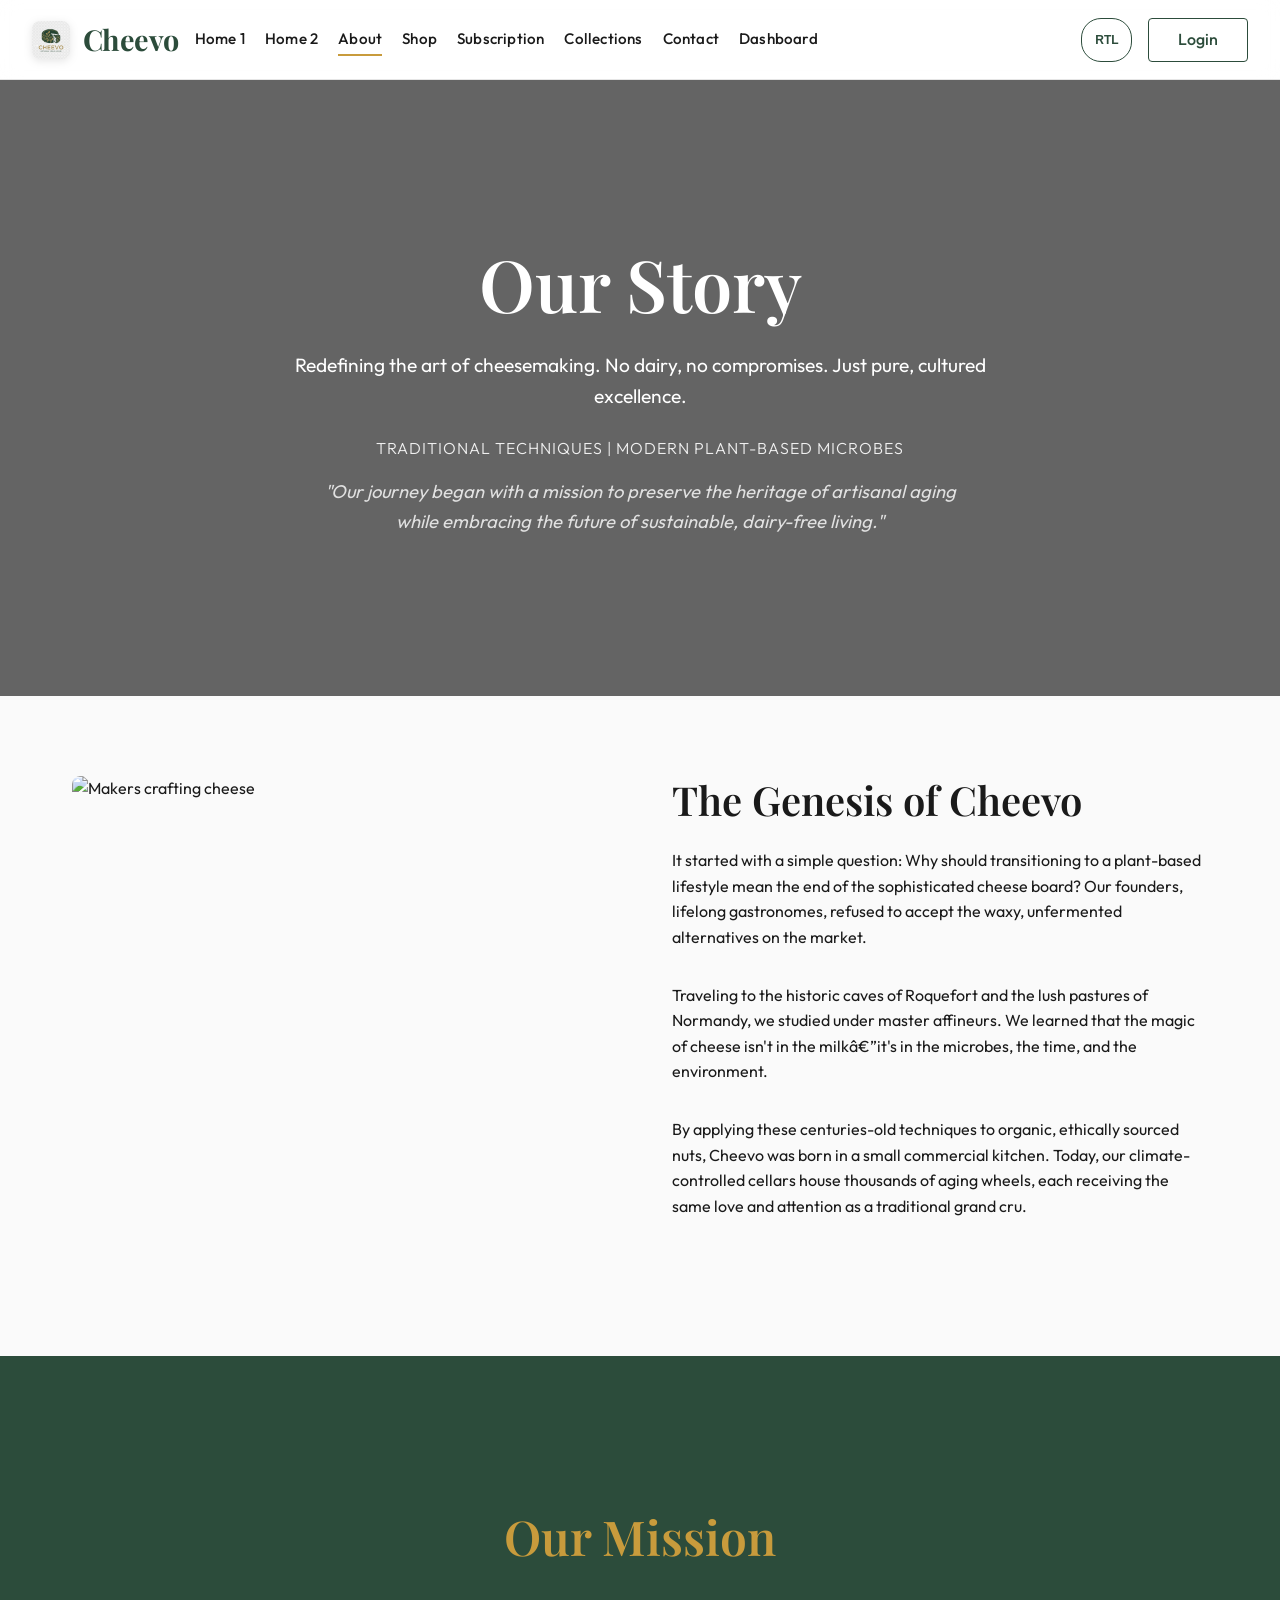
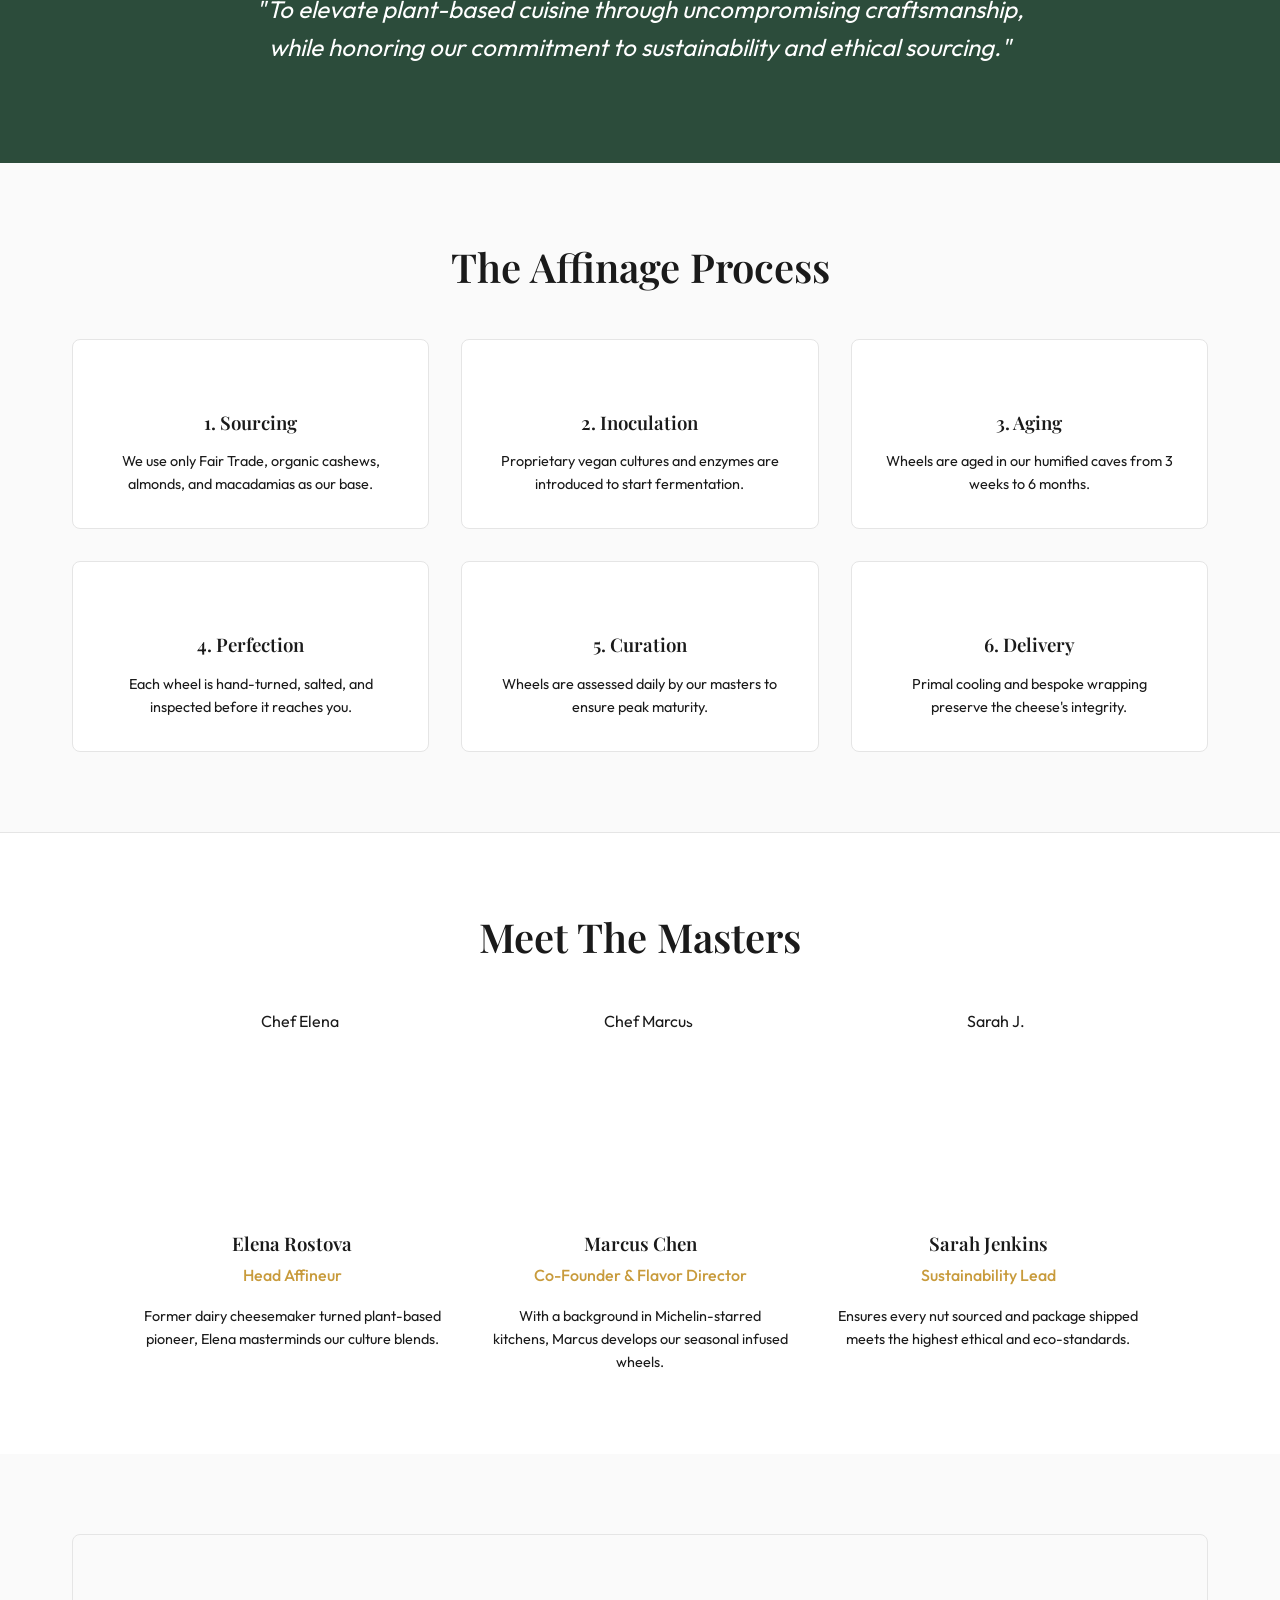
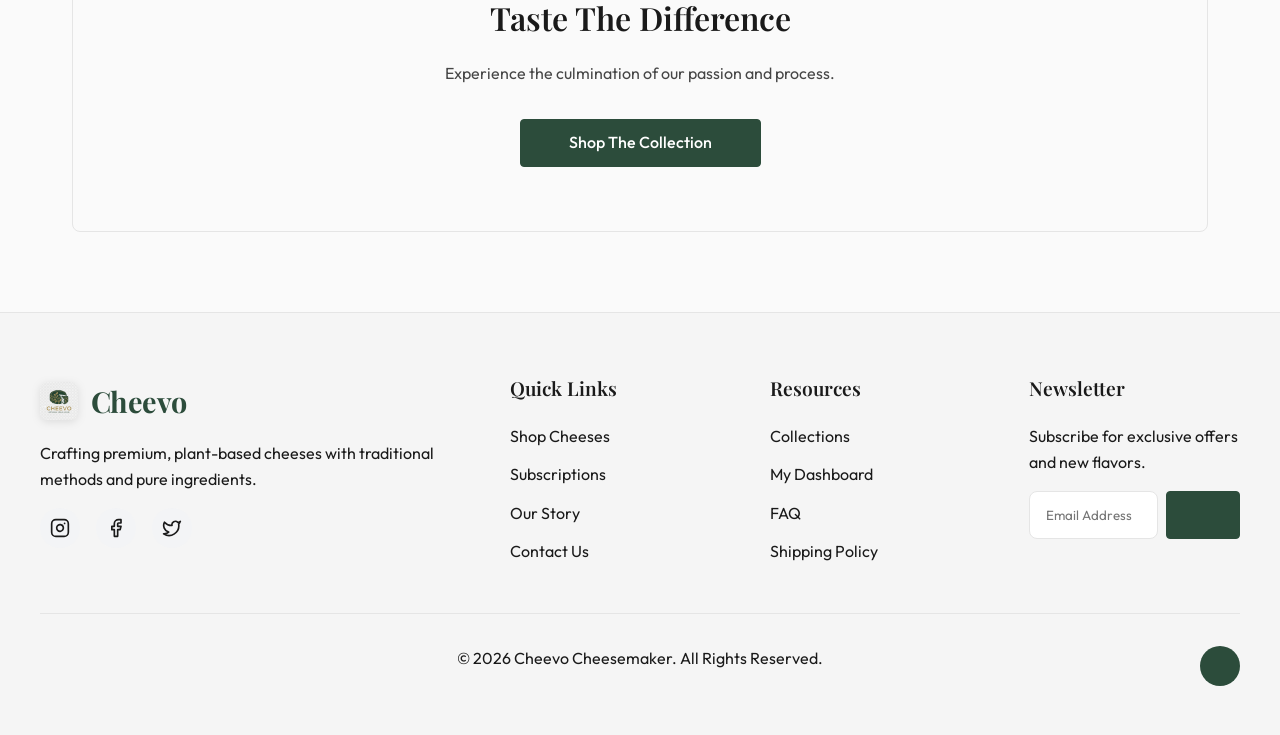
==== commit ef798706: "changes" ====
--- a/about.html
+++ b/about.html
@@ -1,4 +1,4 @@
-﻿<!DOCTYPE html>
+<!DOCTYPE html>
 <html lang="en">
 
 <head>
@@ -15,7 +15,7 @@
   <header class="site-header">
     <div class="header-container">
       <a href="index.html" class="logo">
-        <i data-lucide="cheese" class="logo-icon"></i> Cheevo
+        <img src="brand-logo.png" alt="Cheevo Logo" class="logo-icon-img"> Cheevo
       </a>
       <nav class="nav-menu">
         <a href="index.html" class="nav-link">Home 1</a>
@@ -30,7 +30,7 @@
       <div class="header-actions">
 
         <button class="icon-btn" id="theme-toggle"><i data-lucide="moon"></i></button>
-        <button class="icon-btn" id="rtl-toggle"><i data-lucide="align-right"></i></button>
+        <button class="icon-btn rtl-toggle-btn" id="rtl-toggle">RTL</button>
         <a href="login.html" class="btn btn-secondary login-btn">Login</a>
       </div>
       <button class="icon-btn menu-toggle" id="menu-toggle"><i data-lucide="menu"></i></button>
@@ -41,7 +41,7 @@
   <div class="mobile-menu-overlay" id="mobile-menu">
     <div class="mobile-menu-header">
       <a href="index.html" class="logo">
-        <i data-lucide="cheese" class="logo-icon"></i> Cheevo
+        <img src="brand-logo.png" alt="Cheevo Logo" class="logo-icon-img"> Cheevo
       </a>
       <button class="icon-btn" id="close-menu"><i data-lucide="x"></i></button>
     </div>
@@ -59,8 +59,7 @@
       <div style="display:flex; gap:1rem; margin-bottom:1rem; justify-content:center;">
         <button class="icon-btn" id="mobile-theme-toggle" style="background:var(--border-color);"><i
             data-lucide="moon"></i></button>
-        <button class="icon-btn" id="mobile-rtl-toggle" style="background:var(--border-color);"><i
-            data-lucide="align-right"></i></button>
+        <button class="icon-btn rtl-toggle-btn" id="mobile-rtl-toggle" style="background:var(--border-color);">RTL</button>
       </div>
       <a href="login.html" class="btn btn-secondary text-center" style="width:100%;">Login</a>
     </div>
@@ -247,7 +246,7 @@
     <div class="footer-grid fade-in">
       <div class="footer-col">
         <a href="index.html" class="logo mb-2">
-          <i data-lucide="cheese" class="logo-icon"></i> Cheevo
+          <img src="brand-logo.png" alt="Cheevo Logo" class="logo-icon-img"> Cheevo
         </a>
         <p>Crafting premium, plant-based cheeses with traditional methods and pure ingredients.</p>
         <div class="social-icons">
@@ -305,4 +304,5 @@
   <script src="script.js"></script>
 </body>
 
-</html>+</html>
+
--- a/style.css
+++ b/style.css
@@ -162,6 +162,18 @@
   text-align: center;
   margin-bottom: 3rem;
   position: relative;
+}
+
+.section-subtitle {
+  font-size: 1.1rem;
+  text-align: center;
+  margin-bottom: 3rem;
+  max-width: 700px;
+  margin-left: auto;
+  margin-right: auto;
+  opacity: 0.8;
+  line-height: 1.6;
+  font-weight: 400;
 }
 
 [data-lucide] {
@@ -265,17 +277,26 @@
   white-space: nowrap !important;
   text-decoration: none !important;
   line-height: 1 !important;
-  transition: opacity 0.3s ease !important;
+  transition: all 0.3s ease !important;
   height: 48px !important;
-  margin-inline-end: 2.5rem !important;
+  margin-inline-end: 1rem !important;
 }
 
 .logo-icon-img {
-  width: 36px !important;
-  height: 36px !important;
+  width: 38px !important;
+  height: 38px !important;
   object-fit: contain !important;
   display: block !important;
-  border-radius: 4px;
+  transition: transform 0.3s ease, filter 0.3s ease !important;
+  filter: drop-shadow(0 2px 4px rgba(0, 0, 0, 0.1));
+}
+
+[data-theme="dark"] .logo-icon-img {
+  filter: drop-shadow(0 2px 8px rgba(255, 255, 255, 0.1)) brightness(1.1);
+}
+
+.logo:hover .logo-icon-img {
+  transform: scale(1.05) rotate(-3deg);
 }
 
 [data-theme="dark"] .logo {
@@ -283,7 +304,8 @@
 }
 
 .logo:hover {
-  opacity: 0.85 !important;
+  opacity: 1 !important;
+  color: var(--secondary-hover) !important;
 }
 
 .logo-icon {
@@ -299,13 +321,14 @@
   display: flex;
   align-items: center;
   justify-content: center;
-  gap: 1.5rem;
+  gap: 1.25rem;
   white-space: nowrap;
 }
 
 .nav-link {
-  font-weight: 400;
-  letter-spacing: 0.5px;
+  font-weight: 500;
+  font-size: 0.95rem;
+  letter-spacing: 0.2px;
   position: relative;
 }
 
@@ -333,6 +356,14 @@
   gap: 1rem;
 }
 
+.header-actions .icon-btn,
+.header-actions .btn {
+  height: 44px !important;
+  display: flex !important;
+  align-items: center !important;
+  justify-content: center !important;
+}
+
 .icon-btn {
   background: transparent;
   border: none;
@@ -349,6 +380,22 @@
 
 .icon-btn:hover {
   background: var(--border-color);
+}
+
+.rtl-toggle-btn {
+  width: auto !important;
+  padding: 0 0.8rem !important;
+  border-radius: 20px !important;
+  font-weight: 700 !important;
+  font-size: 0.75rem !important;
+  background: var(--accent-soft) !important;
+  color: var(--primary-color) !important;
+  border: 1px solid var(--primary-color) !important;
+}
+
+[data-theme="dark"] .rtl-toggle-btn {
+  color: var(--secondary-color) !important;
+  border-color: var(--secondary-color) !important;
 }
 
 .menu-toggle {
@@ -638,8 +685,10 @@
   height: calc(100vh - var(--header-height));
   display: flex;
   align-items: center;
+  justify-content: center;
   position: relative;
   overflow: hidden;
+  text-align: center;
 }
 
 .hero-1-bg {
@@ -649,39 +698,114 @@
   width: 100%;
   height: 100%;
   z-index: -1;
-  background-image: url('https://images.unsplash.com/photo-1628285551327-0b1a039be494?q=80&w=2072&auto=format&fit=crop');
+  background-image: url('hero-image.png');
   background-size: cover;
   background-position: center;
-  filter: brightness(0.7);
-}
-
-[data-theme="dark"] .hero-1-bg {
-  filter: brightness(0.4);
+  transition: transform 1s ease;
+}
+
+.hero-1:hover .hero-1-bg {
+  transform: scale(1.05);
+}
+
+.hero-1-overlay {
+  position: absolute;
+  top: 0;
+  left: 0;
+  width: 100%;
+  height: 100%;
+  z-index: 0;
+  background: radial-gradient(circle at center, rgba(0,0,0,0.3) 0%, rgba(0,0,0,0.7) 100%);
+}
+
+.hero-container-centered {
+  position: relative;
+  z-index: 10;
+  display: flex;
+  flex-direction: column;
+  align-items: center;
 }
 
 .hero-1-content {
   color: #fff;
-  max-width: 600px;
-  padding: 0 2rem;
-  margin: 0 auto;
-  width: var(--container-width);
+  max-width: 900px;
+  width: 100%;
+}
+
+.hero-tagline {
+  display: inline-block;
+  font-family: var(--font-body);
+  font-weight: 500;
+  text-transform: uppercase;
+  letter-spacing: 3px;
+  font-size: 0.9rem;
+  margin-bottom: 1.5rem;
+  color: var(--secondary-color);
+  opacity: 0;
+  animation: fadeInUp 0.8s ease forwards;
 }
 
 .hero-1-title {
-  font-size: 4rem;
+  font-size: clamp(2.5rem, 8vw, 5rem);
   margin-bottom: 1.5rem;
-  text-shadow: 2px 2px 4px rgba(0, 0, 0, 0.3);
+  line-height: 1.1;
+  font-weight: 700;
+  text-shadow: 0 10px 30px rgba(0, 0, 0, 0.5);
+  opacity: 0;
+  animation: fadeInUp 0.8s ease 0.2s forwards;
+}
+
+.hero-1-title .text-accent {
+  color: var(--secondary-color);
+  font-family: var(--font-heading);
 }
 
 .hero-1-subtitle {
-  font-size: 1.25rem;
-  margin-bottom: 2rem;
-  opacity: 0.9;
+  font-size: clamp(1rem, 2vw, 1.4rem);
+  margin-bottom: 3rem;
+  opacity: 0;
+  max-width: 700px;
+  margin-left: auto;
+  margin-right: auto;
+  line-height: 1.6;
+  text-shadow: 0 2px 4px rgba(0,0,0,0.3);
+  animation: fadeInUp 0.8s ease 0.4s forwards;
 }
 
 .hero-1-actions {
   display: flex;
-  gap: 1rem;
+  gap: 1.5rem;
+  justify-content: center;
+  opacity: 0;
+  animation: fadeInUp 0.8s ease 0.6s forwards;
+}
+
+@keyframes fadeInUp {
+  from {
+    opacity: 0;
+    transform: translateY(30px);
+  }
+  to {
+    opacity: 1;
+    transform: translateY(0);
+  }
+}
+
+.btn-lg {
+  height: 56px;
+  padding: 0 2.5rem;
+  font-size: 1.1rem;
+}
+
+.btn-outline-white {
+  background: transparent;
+  color: #fff;
+  border: 1px solid rgba(255,255,255,0.4);
+}
+
+.btn-outline-white:hover {
+  background: rgba(255,255,255,0.1);
+  border-color: #fff;
 }
 
 /* Featured Cheeses */
